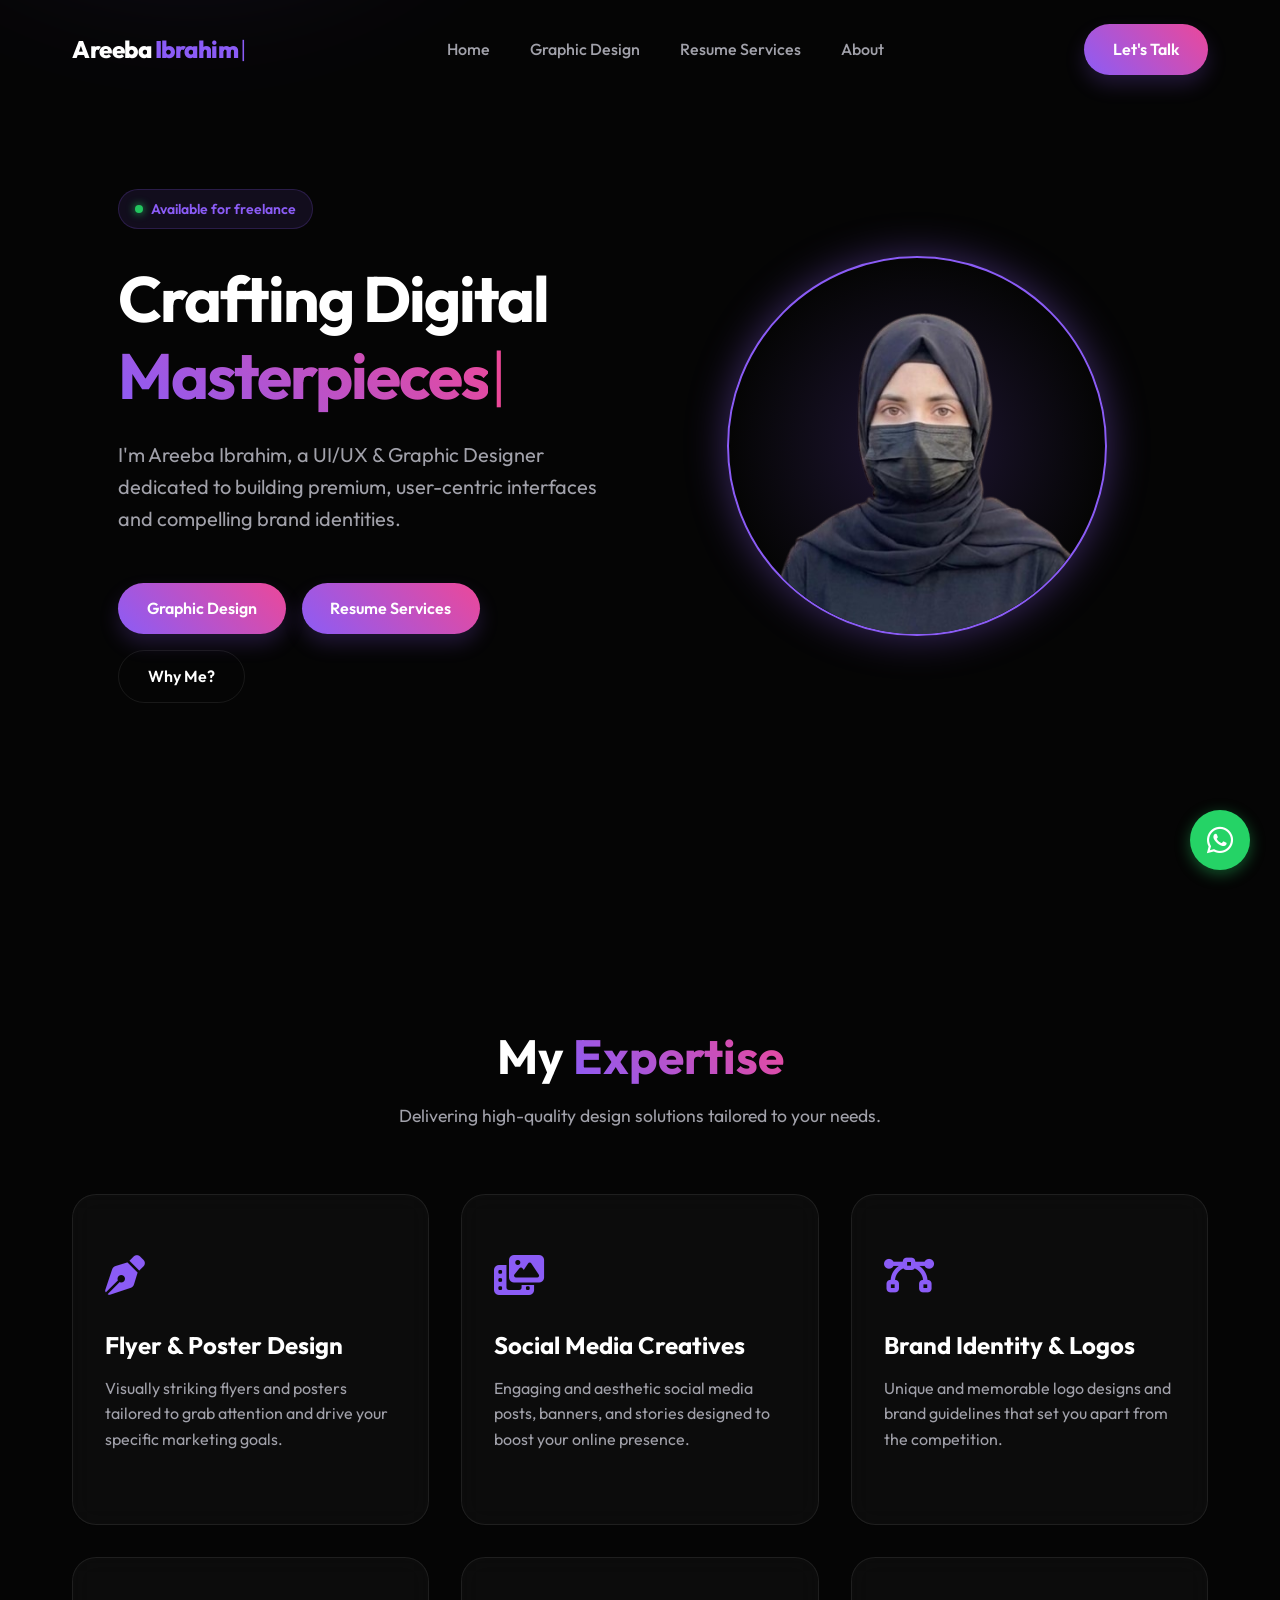
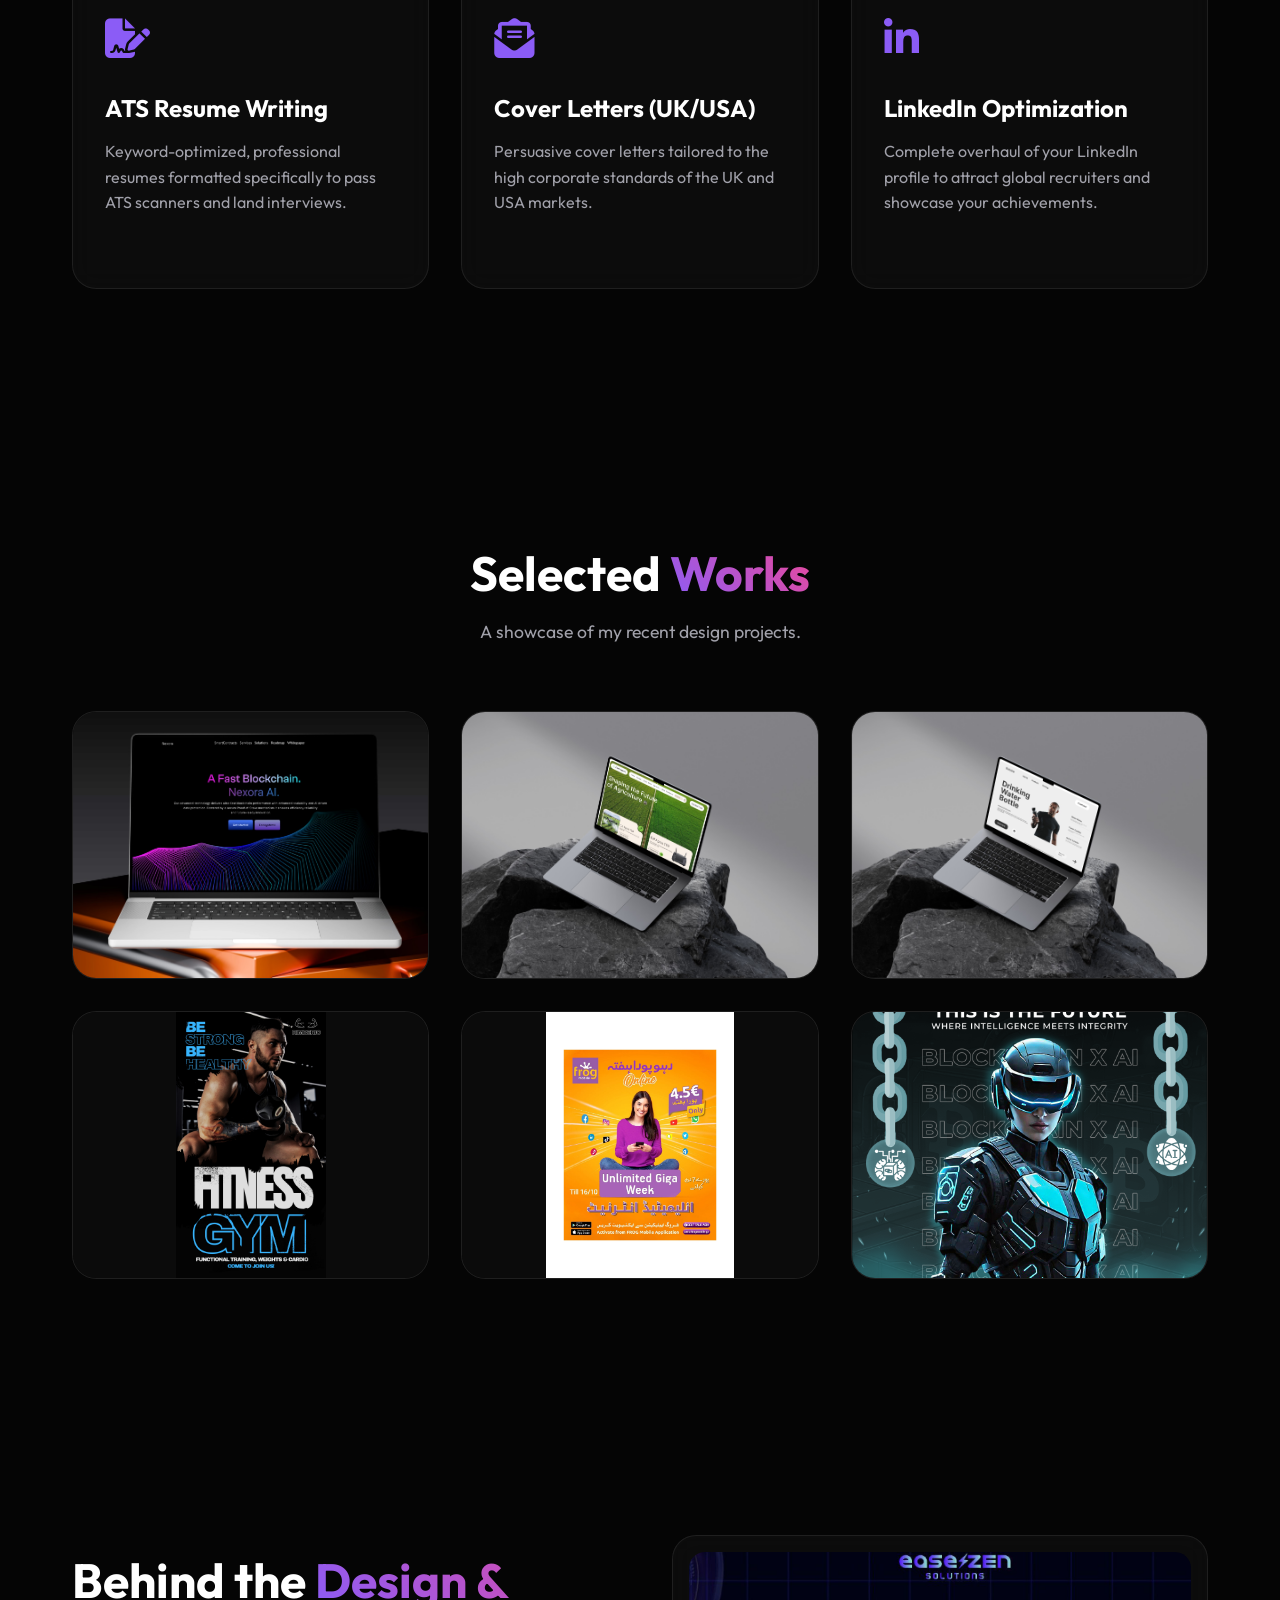
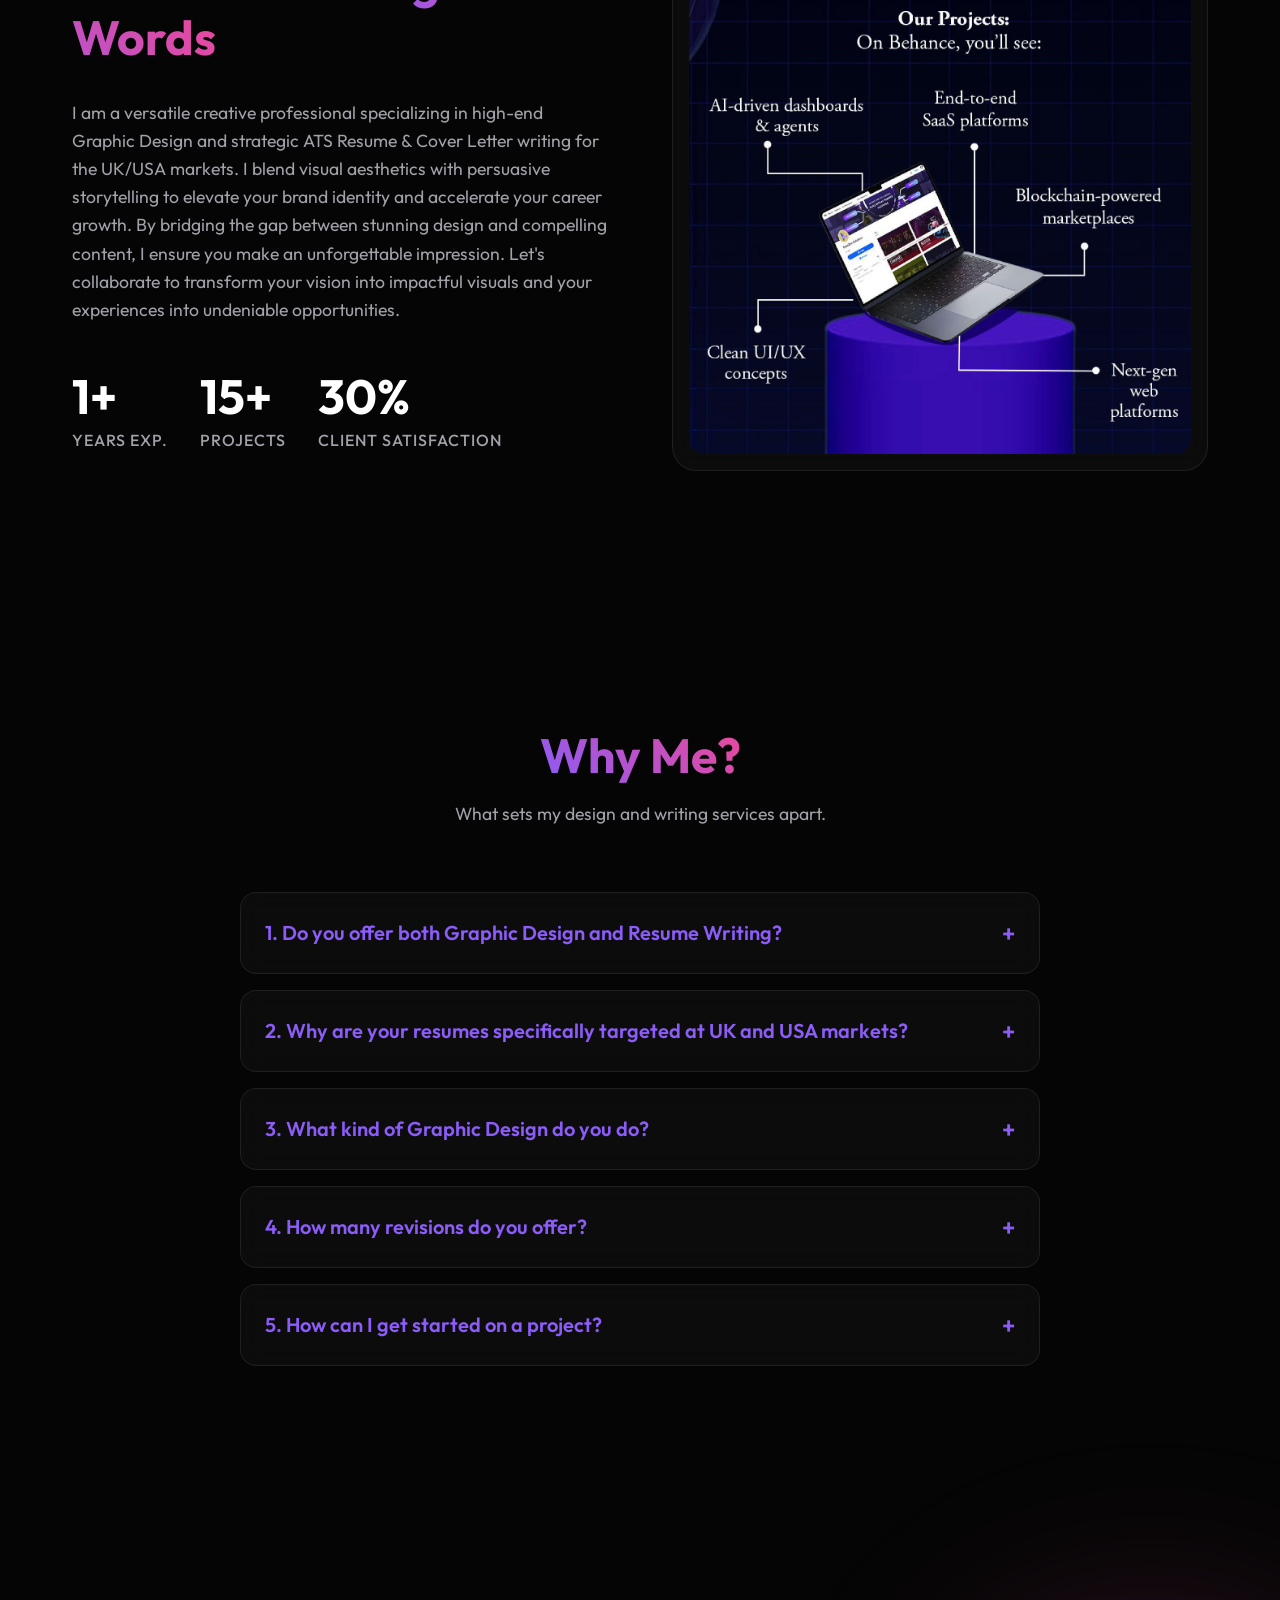
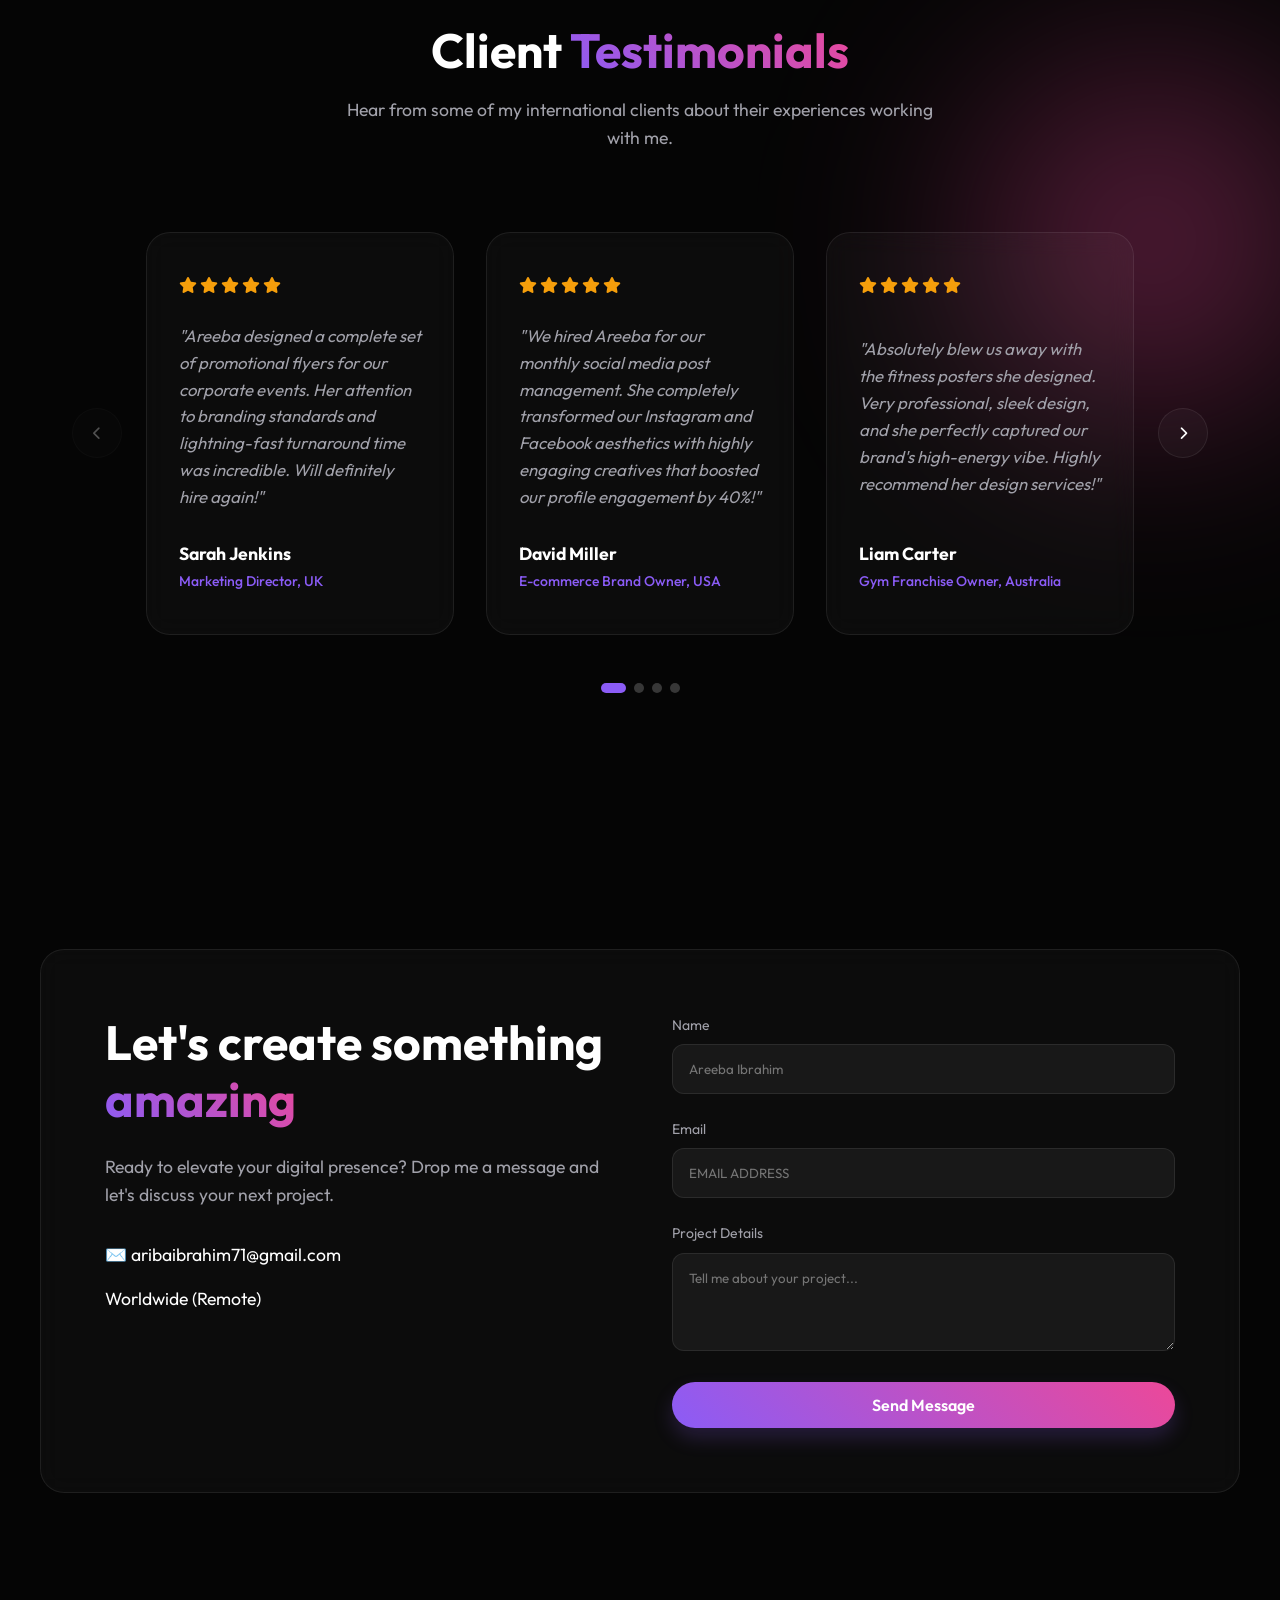
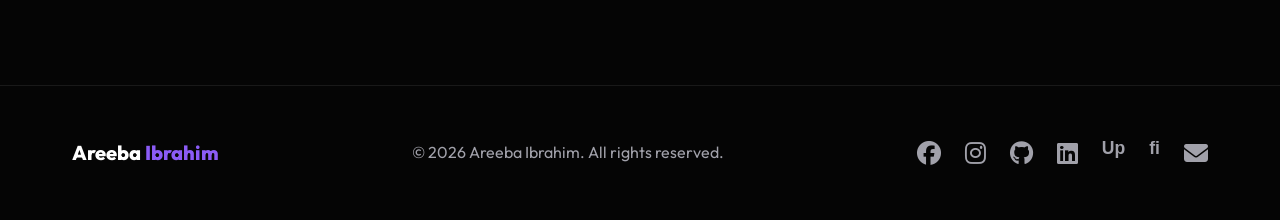
==== index.html @ d7f8b788 "Adding all Files" ====
<!DOCTYPE html>
<html lang="en">

<head>
    <meta charset="UTF-8">
    <meta name="viewport" content="width=device-width, initial-scale=1.0">
    <title>Areeba Ibrahim | UI/UX & Graphic Designer</title>
    <meta name="description"
        content="Portfolio of Areeba Ibrahim, a passionate UI/UX and Graphic Designer creating premium digital experiences.">
    <link rel="preconnect" href="https://fonts.googleapis.com">
    <link rel="preconnect" href="https://fonts.gstatic.com" crossorigin>
    <link href="https://fonts.googleapis.com/css2?family=Outfit:wght@300;400;500;600;700;800&display=swap"
        rel="stylesheet">
    <link rel="stylesheet" href="https://cdnjs.cloudflare.com/ajax/libs/font-awesome/6.4.0/css/all.min.css">
    <link rel="stylesheet" href="style.css">
</head>

<body>
    <div class="blob blob-1"></div>
    <div class="blob blob-2"></div>

    <nav class="navbar">
        <div class="container nav-container">
            <a href="index.html" class="logo">Areeba <span class="logo-type" id="logoTextType" data-words='["Ibrahim"]'></span></a>
            <ul class="nav-links">
                <li><a href="index.html">Home</a></li>
                <li><a href="portfolio.html">Graphic Design</a></li>
                <li><a href="resume.html">Resume Services</a></li>
                <li><a href="index.html#about">About</a></li>
            </ul>
            <a href="index.html#contact" class="btn btn-primary nav-cta">Let's Talk</a>
            <div class="menu-toggle">
                <span></span>
                <span></span>
                <span></span>
            </div>
        </div>
    </nav>

    <main>
        <section id="home" class="hero">
            <div class="container hero-container">
                <div class="hero-content reveal">
                    <span class="badge"><span class="live-dot"></span> Available for freelance</span>
                    <h1 class="hero-title">Crafting Digital <br> <span class="gradient-text text-type" id="heroTextType" data-words='["Masterpieces", "Experiences", "Identities"]'></span></h1>
                    <p class="hero-subtitle">I'm Areeba Ibrahim, a UI/UX & Graphic Designer dedicated to building
                        premium, user-centric interfaces and compelling brand identities.</p>
                    <div class="hero-actions">
                        <a href="portfolio.html" class="btn btn-primary">Graphic Design</a>
                        <a href="resume.html" class="btn btn-primary">Resume Services</a>
                        <a href="#faq" class="btn btn-secondary">Why Me?</a>
                    </div>
                </div>
                <div class="hero-image reveal" style="transition-delay: 200ms;">
                    <div class="profile-pic-container">
                        <img src="Areeba profile pic.png" alt="Areeba Ibrahim" class="profile-pic">
                    </div>
                </div>
            </div>
        </section>

        <section id="services" class="services">
            <div class="container">
                <div class="section-header reveal">
                    <h2>My <span class="gradient-text">Expertise</span></h2>
                    <p>Delivering high-quality design solutions tailored to your needs.</p>
                </div>

                <div class="services-grid">
                    <!-- Graphic Design Cards -->
                    <div class="service-card glass reveal">
                        <div class="service-icon"><i class="fa-solid fa-pen-nib"></i></div>
                        <h3>Flyer & Poster Design</h3>
                        <p>Visually striking flyers and posters tailored to grab attention and drive your specific
                            marketing goals.</p>
                    </div>
                    <div class="service-card glass reveal" style="transition-delay: 100ms;">
                        <div class="service-icon"><i class="fa-solid fa-photo-film"></i></div>
                        <h3>Social Media Creatives</h3>
                        <p>Engaging and aesthetic social media posts, banners, and stories designed to boost your online
                            presence.</p>
                    </div>
                    <div class="service-card glass reveal" style="transition-delay: 200ms;">
                        <div class="service-icon"><i class="fa-solid fa-bezier-curve"></i></div>
                        <h3>Brand Identity & Logos</h3>
                        <p>Unique and memorable logo designs and brand guidelines that set you apart from the
                            competition.</p>
                    </div>
                    <!-- Resume Writing Cards -->
                    <div class="service-card glass reveal" style="transition-delay: 300ms;">
                        <div class="service-icon"><i class="fa-solid fa-file-signature"></i></div>
                        <h3>ATS Resume Writing</h3>
                        <p>Keyword-optimized, professional resumes formatted specifically to pass ATS scanners and land
                            interviews.</p>
                    </div>
                    <div class="service-card glass reveal" style="transition-delay: 400ms;">
                        <div class="service-icon"><i class="fa-solid fa-envelope-open-text"></i></div>
                        <h3>Cover Letters (UK/USA)</h3>
                        <p>Persuasive cover letters tailored to the high corporate standards of the UK and USA markets.
                        </p>
                    </div>
                    <div class="service-card glass reveal" style="transition-delay: 500ms;">
                        <div class="service-icon"><i class="fa-brands fa-linkedin-in"></i></div>
                        <h3>LinkedIn Optimization</h3>
                        <p>Complete overhaul of your LinkedIn profile to attract global recruiters and showcase your
                            achievements.</p>
                    </div>
                </div>
            </div>
        </section>

        <section id="work" class="work">
            <div class="container">
                <div class="section-header reveal">
                    <h2>Selected <span class="gradient-text">Works</span></h2>
                    <p>A showcase of my recent design projects.</p>
                </div>

                <div class="portfolio-grid">
                    <a href="portfolio.html" class="portfolio-item glass reveal">
                        <div class="portfolio-img" style="background-image: url('mockups1.jpeg');">
                        </div>
                        <div class="portfolio-info">
                            <span class="category">Portfolio</span>
                            <h3>Design</h3>
                        </div>
                    </a>
                    <a href="portfolio.html" class="portfolio-item glass reveal" style="transition-delay: 100ms;">
                        <div class="portfolio-img" style="background-image: url('mockups2.jpeg');">
                        </div>
                        <div class="portfolio-info">
                            <span class="category">Portfolio</span>
                            <h3>Design</h3>
                        </div>
                    </a>
                    <a href="portfolio.html" class="portfolio-item glass reveal" style="transition-delay: 200ms;">
                        <div class="portfolio-img" style="background-image: url('mockups3.jpeg');">
                        </div>
                        <div class="portfolio-info">
                            <span class="category">Portfolio</span>
                            <h3>Design</h3>
                        </div>
                    </a>
                    <a href="portfolio.html" class="portfolio-item glass reveal" style="transition-delay: 300ms;">
                        <div class="portfolio-img"
                            style="background-image: url('Gym Fitness.jpg'); background-size: contain; background-repeat: no-repeat; background-position: center; background-color: #0b0b0b;">
                        </div>
                        <div class="portfolio-info">
                            <span class="category">Portfolio</span>
                            <h3>Design</h3>
                        </div>
                    </a>
                    <a href="portfolio.html" class="portfolio-item glass reveal" style="transition-delay: 400ms;">
                        <div class="portfolio-img"
                            style="background-image: url('Flyer.jpg'); background-size: contain; background-repeat: no-repeat; background-position: center; background-color: #0b0b0b;">
                        </div>
                        <div class="portfolio-info">
                            <span class="category">Portfolio</span>
                            <h3>Design</h3>
                        </div>
                    </a>
                    <a href="portfolio.html" class="portfolio-item glass reveal" style="transition-delay: 500ms;">
                        <div class="portfolio-img" style="background-image: url('Poster Design 1.png');">
                        </div>
                        <div class="portfolio-info">
                            <span class="category">Portfolio</span>
                            <h3>Design</h3>
                        </div>
                    </a>
                </div>
            </div>
        </section>

        <section id="about" class="about">
            <div class="container">
                <div class="about-grid reveal">
                    <div class="about-content">
                        <h2>Behind the <span class="gradient-text">Design & Words</span></h2>
                        <p>I am a versatile creative professional specializing in high-end Graphic Design and strategic
                            ATS Resume & Cover Letter writing for the UK/USA markets. I blend visual aesthetics with
                            persuasive storytelling to elevate your brand identity and accelerate your career growth. By
                            bridging the gap between stunning design and compelling content, I ensure you make an
                            unforgettable impression. Let's collaborate to transform your vision into impactful visuals
                            and your experiences into undeniable opportunities.</p>
                        <div class="stats">
                            <div class="stat-item">
                                <h4><span class="count-up" data-target="3">0</span>+</h4>
                                <span>Years Exp.</span>
                            </div>
                            <div class="stat-item">
                                <h4><span class="count-up" data-target="50">0</span>+</h4>
                                <span>Projects</span>
                            </div>
                            <div class="stat-item">
                                <h4><span class="count-up" data-target="100">0</span>%</h4>
                                <span>Client Satisfaction</span>
                            </div>
                        </div>
                    </div>
                    <div class="about-visual glass">
                        <div class="visual-inner" style="background-image: url('Poster Design 5.jpg');">
                        </div>
                    </div>
                </div>
            </div>
        </section>

        <section id="faq" class="faq">
            <div class="container">
                <div class="section-header reveal">
                    <h2><span class="gradient-text">Why Me?</span></h2>
                    <p>What sets my design and writing services apart.</p>
                </div>
                <div class="faq-grid">
                    <details class="faq-accordion glass reveal">
                        <summary>1. Do you offer both Graphic Design and Resume Writing?</summary>
                        <p>Yes! I have dual expertise. I can create stunning visual designs for your brand and
                            simultaneously craft highly professional, ATS-optimized resumes and cover letters for your
                            career advancement.</p>
                    </details>
                    <details class="faq-accordion glass reveal" style="transition-delay: 100ms;">
                        <summary>2. Why are your resumes specifically targeted at UK and USA markets?</summary>
                        <p>The UK and USA markets have strict corporate standards for resumes (no photos, specific
                            keyword densities, clean formatting). I specialize in these rules so your resume easily
                            passes Applicant Tracking Systems (ATS) in these competitive regions.</p>
                    </details>
                    <details class="faq-accordion glass reveal" style="transition-delay: 200ms;">
                        <summary>3. What kind of Graphic Design do you do?</summary>
                        <p>I specialize in Flyer and Poster design, Social Media Creatives, and complete Brand Identity
                            including logos. My focus is on creating high-end, premium visuals that immediately grab
                            attention.</p>
                    </details>
                    <details class="faq-accordion glass reveal" style="transition-delay: 300ms;">
                        <summary>4. How many revisions do you offer?</summary>
                        <p>Client satisfaction is my number one priority. I offer multiple revisions on both design
                            projects and resume writing until we achieve a 100% perfect result that you are happy with.
                        </p>
                    </details>
                    <details class="faq-accordion glass reveal" style="transition-delay: 400ms;">
                        <summary>5. How can I get started on a project?</summary>
                        <p>Simply click the "Let's Talk" button or use the WhatsApp icon in the bottom right corner to
                            send me a direct message! We can discuss your requirements and timeline immediately.</p>
                    </details>
                </div>
            </div>
        </section>

        <section id="testimonials" class="testimonials">
            <div class="container">
                <div class="section-header reveal">
                    <h2>Client <span class="gradient-text">Testimonials</span></h2>
                    <p>Hear from some of my international clients about their experiences working with me.</p>
                </div>

                <div class="testimonials-slider-container reveal">
                    <button class="slider-btn prev-btn" id="prevBtn" aria-label="Previous Testimonial">
                        <i class="fa-solid fa-chevron-left"></i>
                    </button>

                    <div class="testimonials-slider-wrapper">
                        <div class="testimonials-slider" id="testimonialsSlider">
                            <div class="testimonial-card glass">
                                <div class="testimonial-stars">
                                    <i class="fa-solid fa-star"></i>
                                    <i class="fa-solid fa-star"></i>
                                    <i class="fa-solid fa-star"></i>
                                    <i class="fa-solid fa-star"></i>
                                    <i class="fa-solid fa-star"></i>
                                </div>
                                <p class="testimonial-text">"Areeba designed a complete set of promotional flyers for
                                    our corporate events. Her attention to branding standards and lightning-fast
                                    turnaround time was incredible. Will definitely hire again!"</p>
                                <div class="testimonial-client">
                                    <div class="client-info">
                                        <h4>Sarah Jenkins</h4>
                                        <span>Marketing Director, UK</span>
                                    </div>
                                </div>
                            </div>

                            <div class="testimonial-card glass">
                                <div class="testimonial-stars">
                                    <i class="fa-solid fa-star"></i>
                                    <i class="fa-solid fa-star"></i>
                                    <i class="fa-solid fa-star"></i>
                                    <i class="fa-solid fa-star"></i>
                                    <i class="fa-solid fa-star"></i>
                                </div>
                                <p class="testimonial-text">"We hired Areeba for our monthly social media post
                                    management. She completely transformed our Instagram and Facebook aesthetics with
                                    highly engaging creatives that boosted our profile engagement by 40%!"</p>
                                <div class="testimonial-client">
                                    <div class="client-info">
                                        <h4>David Miller</h4>
                                        <span>E-commerce Brand Owner, USA</span>
                                    </div>
                                </div>
                            </div>

                            <div class="testimonial-card glass">
                                <div class="testimonial-stars">
                                    <i class="fa-solid fa-star"></i>
                                    <i class="fa-solid fa-star"></i>
                                    <i class="fa-solid fa-star"></i>
                                    <i class="fa-solid fa-star"></i>
                                    <i class="fa-solid fa-star"></i>
                                </div>
                                <p class="testimonial-text">"Absolutely blew us away with the fitness posters she
                                    designed. Very professional, sleek design, and she perfectly captured our brand's
                                    high-energy vibe. Highly recommend her design services!"</p>
                                <div class="testimonial-client">
                                    <div class="client-info">
                                        <h4>Liam Carter</h4>
                                        <span>Gym Franchise Owner, Australia</span>
                                    </div>
                                </div>
                            </div>

                            <div class="testimonial-card glass">
                                <div class="testimonial-stars">
                                    <i class="fa-solid fa-star"></i>
                                    <i class="fa-solid fa-star"></i>
                                    <i class="fa-solid fa-star"></i>
                                    <i class="fa-solid fa-star"></i>
                                    <i class="fa-solid fa-star"></i>
                                </div>
                                <p class="testimonial-text">"Areeba helped us launch our new brand identity, starting
                                    with gorgeous social media templates and flyers. Her work is clean, minimalist, and
                                    extremely high-converting. An absolute pleasure to work with!"</p>
                                <div class="testimonial-client">
                                    <div class="client-info">
                                        <h4>Elena Rostova</h4>
                                        <span>Startup Founder, UAE</span>
                                    </div>
                                </div>
                            </div>

                            <div class="testimonial-card glass">
                                <div class="testimonial-stars">
                                    <i class="fa-solid fa-star"></i>
                                    <i class="fa-solid fa-star"></i>
                                    <i class="fa-solid fa-star"></i>
                                    <i class="fa-solid fa-star"></i>
                                    <i class="fa-solid fa-star"></i>
                                </div>
                                <p class="testimonial-text">"Areeba designed our monthly property flyers and listing
                                    templates. Her designs are super clean and modern, helping our listings stand out in
                                    a competitive market!"</p>
                                <div class="testimonial-client">
                                    <div class="client-info">
                                        <h4>James Harrison</h4>
                                        <span>Real Estate Broker, Canada</span>
                                    </div>
                                </div>
                            </div>

                            <div class="testimonial-card glass">
                                <div class="testimonial-stars">
                                    <i class="fa-solid fa-star"></i>
                                    <i class="fa-solid fa-star"></i>
                                    <i class="fa-solid fa-star"></i>
                                    <i class="fa-solid fa-star"></i>
                                    <i class="fa-solid fa-star"></i>
                                </div>
                                <p class="testimonial-text">"Absolutely stellar social media creatives! She managed our
                                    food brand's monthly posts, and the cohesive feed aesthetic she developed got us
                                    amazing customer feedback."</p>
                                <div class="testimonial-client">
                                    <div class="client-info">
                                        <h4>Sophia Lin</h4>
                                        <span>F&B Marketing Manager, Singapore</span>
                                    </div>
                                </div>
                            </div>
                        </div>
                    </div>

                    <button class="slider-btn next-btn" id="nextBtn" aria-label="Next Testimonial">
                        <i class="fa-solid fa-chevron-right"></i>
                    </button>
                </div>

                <div class="slider-dots" id="sliderDots"></div>
            </div>
        </section>

        <section id="contact" class="contact">
            <div class="container contact-container glass reveal">
                <div class="contact-info">
                    <h2>Let's create something <span class="gradient-text">amazing</span></h2>
                    <p>Ready to elevate your digital presence? Drop me a message and let's discuss your next project.
                    </p>
                    <div class="contact-details">
                        <p>✉️ <a href="mailto:aribaibrahim71@gmail.com">aribaibrahim71@gmail.com</a></p>
                        <p> Worldwide (Remote)</p>
                    </div>
                </div>
                <form class="contact-form" id="contactForm">
                    <div class="form-group">
                        <label for="name">Name</label>
                        <input type="text" id="name" placeholder="Areeba Ibrahim" required>
                    </div>
                    <div class="form-group">
                        <label for="email">Email</label>
                        <input type="email" id="email" placeholder="EMAIL ADDRESS" required>
                    </div>
                    <div class="form-group">
                        <label for="message">Project Details</label>
                        <textarea id="message" rows="4" placeholder="Tell me about your project..." required></textarea>
                    </div>
                    <button type="submit" class="btn btn-primary w-100">Send Message</button>
                </form>
            </div>
        </section>
    </main>

    <footer>
        <div class="container footer-container">
            <div class="footer-logo">Areeba <span>Ibrahim</span></div>
            <p>&copy; 2026 Areeba Ibrahim. All rights reserved.</p>
            <div class="social-links">
                <a href="https://www.facebook.com/share/18To2o1bDG/?mibextid=wwXIfr" target="_blank" title="Facebook"><i
                        class="fa-brands fa-facebook"></i></a>
                <a href="https://www.instagram.com/areebafaiz_71?igsh=bWI3NHIzanN3ZGx4&utm_source=qr" target="_blank"
                    title="Instagram"><i class="fa-brands fa-instagram"></i></a>
                <a href="https://github.com/aribafaiz71" target="_blank" title="GitHub"><i
                        class="fa-brands fa-github"></i></a>
                <a href="https://www.linkedin.com/in/areebafaiz71" target="_blank" title="LinkedIn"><i
                        class="fa-brands fa-linkedin"></i></a>
                <a href="https://www.upwork.com/freelancers/~01b88f5b59e16fe8bf?mp_source=share" target="_blank"
                    title="Upwork" style="font-weight:bold; font-size: 1.1rem; font-family: sans-serif;">Up</a>
                <a href="https://www.fiverr.com/s/aklmRDW" target="_blank" title="Fiverr"
                    style="font-weight:bold; font-size: 1.1rem; font-family: sans-serif;">fi</a>
                <a href="mailto:aribaibrahim71@gmail.com" title="Email"><i class="fa-solid fa-envelope"></i></a>
            </div>
        </div>
    </footer>

    <!-- WhatsApp Floating Button -->
    <a href="https://wa.me/923408111890" class="whatsapp-float" target="_blank" title="Chat with me on WhatsApp">
        <i class="fa-brands fa-whatsapp"></i>
    </a>

    <script src="script.js"></script>
</body>

</html>
---- style.css ----
:root {
    --bg-color: #050505;
    --surface-color: rgba(255, 255, 255, 0.03);
    --border-color: rgba(255, 255, 255, 0.08);
    --text-primary: #ffffff;
    --text-secondary: #a1a1aa;
    --accent-1: #8b5cf6;
    --accent-2: #ec4899;
    --font-main: 'Outfit', sans-serif;
}

* {
    margin: 0;
    padding: 0;
    box-sizing: border-box;
}

html {
    scroll-behavior: smooth;
}

body {
    font-family: var(--font-main);
    background-color: var(--bg-color);
    color: var(--text-primary);
    line-height: 1.6;
    overflow-x: hidden;
    position: relative;
}

/* Background Blobs */
.blob {
    position: absolute;
    border-radius: 50%;
    filter: blur(100px);
    z-index: -1;
    opacity: 0.5;
    animation: float 10s infinite alternate ease-in-out;
}

.blob-1 {
    top: -10%;
    left: -10%;
    width: 50vw;
    height: 50vw;
    background: radial-gradient(circle, var(--accent-1), transparent 70%);
}

.blob-2 {
    bottom: 20%;
    right: -10%;
    width: 40vw;
    height: 40vw;
    background: radial-gradient(circle, var(--accent-2), transparent 70%);
    animation-delay: -5s;
}

@keyframes float {
    0% {
        transform: translate(0, 0) scale(1);
    }

    100% {
        transform: translate(50px, 50px) scale(1.1);
    }
}

/* Typography & Utils */
h1,
h2,
h3,
h4 {
    font-weight: 700;
    line-height: 1.2;
}

.gradient-text {
    background: linear-gradient(45deg, var(--accent-1), var(--accent-2));
    -webkit-background-clip: text;
    -webkit-text-fill-color: transparent;
}

.container {
    max-width: 1200px;
    margin: 0 auto;
    padding: 0 2rem;
}

.glass {
    background: var(--surface-color);
    backdrop-filter: blur(12px);
    -webkit-backdrop-filter: blur(12px);
    border: 1px solid var(--border-color);
    border-radius: 24px;
}

.btn {
    display: inline-block;
    padding: 0.8rem 1.8rem;
    border-radius: 50px;
    font-weight: 600;
    text-decoration: none;
    transition: transform 0.4s cubic-bezier(0.16, 1, 0.3, 1),
        box-shadow 0.4s cubic-bezier(0.16, 1, 0.3, 1),
        background 0.4s ease,
        border-color 0.4s ease;
    cursor: pointer;
    border: none;
    font-family: var(--font-main);
    font-size: 1rem;
    white-space: nowrap;
}

.btn-primary {
    background: linear-gradient(45deg, var(--accent-1), var(--accent-2));
    color: white;
    box-shadow: 0 10px 20px rgba(139, 92, 246, 0.2);
}

.btn-primary:hover {
    transform: translateY(-4px) scale(1.03);
    box-shadow: 0 15px 30px rgba(139, 92, 246, 0.4), 0 0 15px rgba(236, 72, 153, 0.3);
}

.btn-secondary {
    background: transparent;
    color: var(--text-primary);
    border: 1px solid var(--border-color);
}

.btn-secondary:hover {
    transform: translateY(-4px) scale(1.03);
    background: rgba(139, 92, 246, 0.1);
    border-color: var(--accent-1);
    box-shadow: 0 10px 20px rgba(139, 92, 246, 0.15);
}

.w-100 {
    width: 100%;
}

/* Navigation */
.navbar {
    position: fixed;
    top: 0;
    width: 100%;
    z-index: 1000;
    padding: 1.5rem 0;
    transition: all 0.3s ease;
}

.navbar.scrolled {
    background: rgba(5, 5, 5, 0.8);
    backdrop-filter: blur(20px);
    padding: 1rem 0;
    border-bottom: 1px solid var(--border-color);
}

.nav-container {
    display: flex;
    justify-content: space-between;
    align-items: center;
}

.logo {
    font-size: 1.5rem;
    font-weight: 800;
    color: var(--text-primary);
    text-decoration: none;
    letter-spacing: -0.5px;
}

.logo span {
    color: var(--accent-1);
}

.nav-links {
    display: flex;
    gap: 2.5rem;
    list-style: none;
}

.nav-links a {
    color: var(--text-secondary);
    text-decoration: none;
    font-weight: 500;
    transition: color 0.3s ease;
}

.nav-links a:hover {
    color: var(--text-primary);
}

.menu-toggle {
    display: none;
    flex-direction: column;
    gap: 6px;
    cursor: pointer;
}

.menu-toggle span {
    width: 25px;
    height: 2px;
    background: var(--text-primary);
    transition: 0.3s;
}

/* Sections */
section {
    padding: 8rem 0;
}

.section-header {
    margin-bottom: 4rem;
    text-align: center;
}

.section-header h2 {
    font-size: 3rem;
    margin-bottom: 1rem;
}

.section-header p {
    color: var(--text-secondary);
    font-size: 1.1rem;
    max-width: 600px;
    margin: 0 auto;
}

/* Hero Section */
.hero {
    min-height: 100vh;
    display: flex;
    align-items: center;
    padding-top: 120px;
}

.hero-container {
    display: flex;
    align-items: center;
    justify-content: space-between;
    gap: 4rem;
}

.hero-content {
    flex: 1;
}

.hero-image {
    flex: 1;
    display: flex;
    justify-content: center;
    align-items: center;
    position: relative;
}

.profile-pic-container {
    width: 380px;
    height: 380px;
    border-radius: 50%;
    border: 2px solid var(--accent-1);
    box-shadow: 0 0 40px rgba(139, 92, 246, 0.4);
    overflow: hidden;
    position: relative;
    background: radial-gradient(circle, rgba(139, 92, 246, 0.2) 0%, #050505 70%);
    display: flex;
    justify-content: center;
    align-items: center;
    animation: floatProfile 6s infinite ease-in-out;
}

.profile-pic {
    width: 100%;
    height: 100%;
    object-fit: cover;
    object-position: center top;
    transform: translateY(40px) scale(1.05);
    /* Pushes image down away from top border */
}

@keyframes floatProfile {

    0%,
    100% {
        transform: translateY(0);
        box-shadow: 0 0 40px rgba(139, 92, 246, 0.4);
    }

    50% {
        transform: translateY(-20px);
        box-shadow: 0 20px 50px rgba(236, 72, 153, 0.5);
    }
}

.badge {
    display: inline-flex;
    align-items: center;
    gap: 0.5rem;
    padding: 0.5rem 1rem;
    background: rgba(139, 92, 246, 0.1);
    color: var(--accent-1);
    border-radius: 50px;
    font-size: 0.875rem;
    font-weight: 600;
    margin-bottom: 2rem;
    border: 1px solid rgba(139, 92, 246, 0.2);
}

.live-dot {
    width: 8px;
    height: 8px;
    background-color: #22c55e;
    border-radius: 50%;
    display: inline-block;
    box-shadow: 0 0 8px #22c55e;
    animation: blink 1.5s infinite ease-in-out;
}

@keyframes blink {

    0%,
    100% {
        opacity: 1;
        transform: scale(1);
    }

    50% {
        opacity: 0.4;
        transform: scale(0.8);
    }
}

.hero-title {
    font-size: 5vw;
    letter-spacing: -2px;
    margin-bottom: 1.5rem;
}

.hero-subtitle {
    font-size: 1.25rem;
    color: var(--text-secondary);
    margin-bottom: 3rem;
    max-width: 600px;
}

.hero-actions {
    display: flex;
    flex-wrap: wrap;
    gap: 1rem;
}

/* Services */
.services-grid {
    display: grid;
    grid-template-columns: repeat(auto-fit, minmax(300px, 1fr));
    gap: 2rem;
}

.service-card {
    padding: 3rem 2rem;
    transition: transform 0.4s cubic-bezier(0.16, 1, 0.3, 1),
        box-shadow 0.4s cubic-bezier(0.16, 1, 0.3, 1),
        border-color 0.4s ease,
        background 0.4s ease;
    cursor: pointer;
}

.service-card:hover {
    transform: translateY(-12px) scale(1.02);
    box-shadow: 0 20px 40px rgba(139, 92, 246, 0.15), 0 0 20px rgba(139, 92, 246, 0.05);
    border-color: rgba(139, 92, 246, 0.3);
    background: rgba(255, 255, 255, 0.05);
}

.service-icon {
    font-size: 2.5rem;
    color: var(--accent-1);
    margin-bottom: 1.5rem;
    transition: transform 0.4s cubic-bezier(0.16, 1, 0.3, 1),
        color 0.4s ease,
        filter 0.4s ease;
}

.service-card:hover .service-icon {
    transform: scale(1.2) translateY(-4px);
    color: var(--accent-2);
    filter: drop-shadow(0 0 8px rgba(236, 72, 153, 0.6));
}

.service-card h3 {
    font-size: 1.5rem;
    margin-bottom: 1rem;
    transition: color 0.4s ease;
}

.service-card:hover h3 {
    color: var(--accent-1);
}

.service-card p {
    color: var(--text-secondary);
    margin-bottom: 1.5rem;
    transition: color 0.4s ease;
}

.service-card:hover p {
    color: #e4e4e7;
}

.service-list {
    list-style: none;
    color: var(--text-secondary);
}

.service-list li {
    margin-bottom: 0.5rem;
    padding-left: 1.5rem;
    position: relative;
}

.service-list li::before {
    content: '→';
    position: absolute;
    left: 0;
    color: var(--accent-2);
}

/* Work */
.portfolio-grid {
    display: grid;
    grid-template-columns: repeat(auto-fit, minmax(350px, 1fr));
    gap: 2rem;
}

.portfolio-item {
    display: block;
    text-decoration: none;
    overflow: hidden;
    position: relative;
    border-radius: 24px;
    aspect-ratio: 4/3;
    cursor: pointer;
    transition: transform 0.4s cubic-bezier(0.16, 1, 0.3, 1),
        box-shadow 0.4s cubic-bezier(0.16, 1, 0.3, 1),
        border-color 0.4s ease;
}

.portfolio-item:hover {
    transform: translateY(-8px) scale(1.01);
    border-color: rgba(139, 92, 246, 0.3);
    box-shadow: 0 15px 30px rgba(139, 92, 246, 0.15), 0 0 15px rgba(139, 92, 246, 0.05);
}

.portfolio-img {
    position: absolute;
    top: 0;
    left: 0;
    width: 100%;
    height: 100%;
    background-size: cover;
    background-position: center;
    transition: transform 0.6s cubic-bezier(0.16, 1, 0.3, 1);
}

.portfolio-item:hover .portfolio-img {
    transform: scale(1.05);
}

.portfolio-info {
    position: absolute;
    bottom: 0;
    left: 0;
    width: 100%;
    padding: 2rem;
    background: linear-gradient(to top, rgba(0, 0, 0, 0.9), transparent);
    transform: translateY(20px);
    opacity: 0;
    transition: all 0.4s ease;
}

.portfolio-item:hover .portfolio-info {
    transform: translateY(0);
    opacity: 1;
}

.portfolio-info .category {
    color: var(--accent-1);
    font-size: 0.875rem;
    font-weight: 600;
    text-transform: uppercase;
    letter-spacing: 1px;
}

.portfolio-info h3 {
    color: white;
    font-size: 1.5rem;
    margin-top: 0.5rem;
}

/* About */
.about-grid {
    display: grid;
    grid-template-columns: 1fr 1fr;
    gap: 4rem;
    align-items: center;
}

.about-content h2 {
    font-size: 3rem;
    margin-bottom: 2rem;
}

.about-content p {
    color: var(--text-secondary);
    font-size: 1.1rem;
    margin-bottom: 1.5rem;
}

.stats {
    display: flex;
    gap: 2rem;
    margin-top: 3rem;
}

.stat-item h4 {
    font-size: 3rem;
    color: var(--text-primary);
    line-height: 1;
    margin-bottom: 0.5rem;
}

.stat-item>span {
    color: var(--text-secondary);
    font-size: 1rem;
    text-transform: uppercase;
    letter-spacing: 1px;
    font-weight: 500;
}

.about-visual {
    aspect-ratio: 1;
    border-radius: 24px;
    padding: 1rem;
}

.visual-inner {
    width: 100%;
    height: 100%;
    border-radius: 16px;
    background-size: cover;
    background-position: center;
}

/* Contact */
.contact-container {
    display: grid;
    grid-template-columns: 1fr 1fr;
    gap: 4rem;
    padding: 4rem;
}

.contact-info h2 {
    font-size: 3rem;
    margin-bottom: 1.5rem;
}

.contact-info p {
    color: var(--text-secondary);
    margin-bottom: 2rem;
    font-size: 1.1rem;
}

.contact-details p {
    color: var(--text-primary);
    margin-bottom: 1rem;
    font-size: 1.1rem;
}

.contact-details a {
    color: var(--text-primary);
    text-decoration: none;
    transition: color 0.3s ease;
}

.contact-details a:hover {
    color: var(--accent-1);
}

.form-group {
    margin-bottom: 1.5rem;
}

.form-group label {
    display: block;
    margin-bottom: 0.5rem;
    color: var(--text-secondary);
    font-size: 0.875rem;
}

.form-group input,
.form-group textarea {
    width: 100%;
    padding: 1rem;
    background: rgba(255, 255, 255, 0.05);
    border: 1px solid var(--border-color);
    border-radius: 12px;
    color: var(--text-primary);
    font-family: var(--font-main);
    transition: border-color 0.3s ease;
}

.form-group input:focus,
.form-group textarea:focus {
    outline: none;
    border-color: var(--accent-1);
}

/* Footer */
footer {
    border-top: 1px solid var(--border-color);
    padding: 3rem 0;
    margin-top: 4rem;
}

.footer-container {
    display: flex;
    justify-content: space-between;
    align-items: center;
}

.footer-logo {
    font-size: 1.25rem;
    font-weight: 800;
}

.footer-logo span {
    color: var(--accent-1);
}

footer p {
    color: var(--text-secondary);
}

/* Social Links */
.social-links {
    display: flex;
    gap: 1.5rem;
    flex-wrap: wrap;
    justify-content: center;
}

.social-links a {
    color: var(--text-secondary);
    text-decoration: none;
    font-size: 1.5rem;
    transition: color 0.3s ease, transform 0.3s ease;
}

.social-links a:hover {
    color: var(--accent-1);
    transform: translateY(-3px);
}

/* FAQ / Why Me Section */
.faq-grid {
    display: flex;
    flex-direction: column;
    gap: 1rem;
    max-width: 800px;
    margin: 0 auto;
}

.faq-accordion {
    padding: 1.5rem;
    border-radius: 16px;
    cursor: pointer;
    transition: all 0.3s ease;
}

.faq-accordion summary {
    font-size: 1.25rem;
    font-weight: 600;
    color: var(--accent-1);
    outline: none;
    list-style: none;
    position: relative;
    padding-right: 2rem;
}

.faq-accordion summary::-webkit-details-marker {
    display: none;
}

.faq-accordion summary::after {
    content: '+';
    position: absolute;
    right: 0;
    top: 50%;
    transform: translateY(-50%);
    font-size: 1.5rem;
    transition: transform 0.3s ease;
}

.faq-accordion[open] summary::after {
    content: '−';
    transform: translateY(-50%) rotate(180deg);
}

.faq-accordion p {
    margin-top: 1rem;
    color: var(--text-secondary);
    line-height: 1.6;
}

/* WhatsApp Float */
.whatsapp-float {
    position: fixed;
    bottom: 30px;
    right: 30px;
    background-color: #25D366;
    color: white;
    width: 60px;
    height: 60px;
    border-radius: 50%;
    display: flex;
    justify-content: center;
    align-items: center;
    font-size: 30px;
    box-shadow: 0 4px 15px rgba(37, 211, 102, 0.4);
    z-index: 9999;
    text-decoration: none;
    transition: transform 0.3s ease, box-shadow 0.3s ease;
}

.whatsapp-float:hover {
    transform: scale(1.1);
    box-shadow: 0 6px 20px rgba(37, 211, 102, 0.6);
    color: white;
}

/* TextType Component Styles */
.text-type {
    display: inline-block;
    white-space: pre-wrap;
}

.logo-type {
    display: inline-block;
    white-space: pre-wrap;
}

.text-type__cursor {
    margin-left: 0.1rem;
    display: inline-block;
    color: var(--accent-2);
    animation: cursorBlink 0.8s infinite;
    font-weight: 300;
}

.text-type__cursor--hidden {
    display: none !important;
}

@keyframes cursorBlink {

    0%,
    100% {
        opacity: 1;
    }

    50% {
        opacity: 0;
    }
}

/* Animations */
.reveal {
    opacity: 0;
    transform: translateY(30px);
    transition: all 0.8s cubic-bezier(0.16, 1, 0.3, 1);
}

.reveal.active {
    opacity: 1;
    transform: translateY(0);
}

/* Testimonials Slider Layout */
.testimonials-slider-container {
    position: relative;
    display: flex;
    align-items: center;
    gap: 1.5rem;
    width: 100%;
}

.testimonials-slider-wrapper {
    overflow: hidden;
    width: 100%;
    border-radius: 24px;
    padding: 1rem 0;
    /* Add top/bottom padding so hover elevation shadow doesn't get clipped! */
}

.testimonials-slider {
    display: flex;
    transition: transform 0.6s cubic-bezier(0.16, 1, 0.3, 1);
    gap: 2rem;
}

.testimonial-card {
    flex: 0 0 calc(33.333% - 1.333rem);
    /* Default: 3 cards on desktop */
    padding: 2.5rem 2rem;
    display: flex;
    flex-direction: column;
    justify-content: space-between;
    transition: transform 0.4s cubic-bezier(0.16, 1, 0.3, 1),
        box-shadow 0.4s cubic-bezier(0.16, 1, 0.3, 1),
        border-color 0.4s ease;
    cursor: pointer;
}

@media (max-width: 1024px) {
    .testimonial-card {
        flex: 0 0 calc(50% - 1rem);
        /* 2 cards on tablet */
    }
}

@media (max-width: 768px) {
    .testimonial-card {
        flex: 0 0 100%;
        /* 1 card on mobile */
    }

    .testimonials-slider-container {
        gap: 0.5rem;
    }
}

.testimonial-card:hover {
    transform: translateY(-8px) scale(1.02);
    border-color: rgba(139, 92, 246, 0.3);
    box-shadow: 0 15px 30px rgba(139, 92, 246, 0.15), 0 0 15px rgba(139, 92, 246, 0.05);
}

/* Slider Navigation Buttons */
.slider-btn {
    background: rgba(255, 255, 255, 0.03);
    border: 1px solid var(--border-color);
    width: 50px;
    height: 50px;
    border-radius: 50%;
    color: var(--text-primary);
    display: flex;
    align-items: center;
    justify-content: center;
    cursor: pointer;
    transition: all 0.3s cubic-bezier(0.16, 1, 0.3, 1);
    z-index: 10;
    flex-shrink: 0;
}

.slider-btn:hover {
    background: var(--accent-1);
    border-color: var(--accent-1);
    box-shadow: 0 0 15px rgba(139, 92, 246, 0.4);
    transform: scale(1.1);
}

.slider-btn:active {
    transform: scale(0.95);
}

/* Slider Dots indicators */
.slider-dots {
    display: flex;
    justify-content: center;
    gap: 0.5rem;
    margin-top: 2rem;
}

.dot {
    width: 10px;
    height: 10px;
    border-radius: 50%;
    background: rgba(255, 255, 255, 0.2);
    cursor: pointer;
    transition: all 0.3s ease;
}

.dot.active {
    background: var(--accent-1);
    width: 25px;
    border-radius: 10px;
}

.testimonial-stars {
    color: #f59e0b;
    /* Golden star color */
    font-size: 1rem;
    margin-bottom: 1.5rem;
}

.testimonial-text {
    color: var(--text-secondary);
    font-size: 1.05rem;
    line-height: 1.6;
    margin-bottom: 2rem;
    font-style: italic;
}

.testimonial-client {
    display: flex;
    align-items: center;
    gap: 1rem;
}

.client-info h4 {
    font-size: 1.1rem;
    color: var(--text-primary);
    margin-bottom: 0.25rem;
}

.client-info span {
    color: var(--accent-1);
    font-size: 0.875rem;
    font-weight: 500;
}

/* Responsive */
@media (max-width: 992px) {

    .about-grid,
    .contact-container,
    .hero-container {
        grid-template-columns: 1fr;
        flex-direction: column;
        text-align: center;
    }

    .hero-title {
        font-size: 3.5rem;
    }

    .hero-content {
        margin-bottom: 3rem;
    }

    .hero-actions {
        justify-content: center;
        flex-wrap: wrap;
    }

    .profile-pic-container {
        width: 300px;
        height: 300px;
    }
}

@media (max-width: 768px) {

    .nav-links,
    .nav-cta {
        display: none;
    }

    .menu-toggle {
        display: flex;
    }

    .hero-title {
        font-size: 2.5rem;
    }

    .section-header h2 {
        font-size: 2rem;
    }

    .contact-container {
        padding: 2rem;
    }

    .footer-container {
        flex-direction: column;
        gap: 1.5rem;
        text-align: center;
    }
}
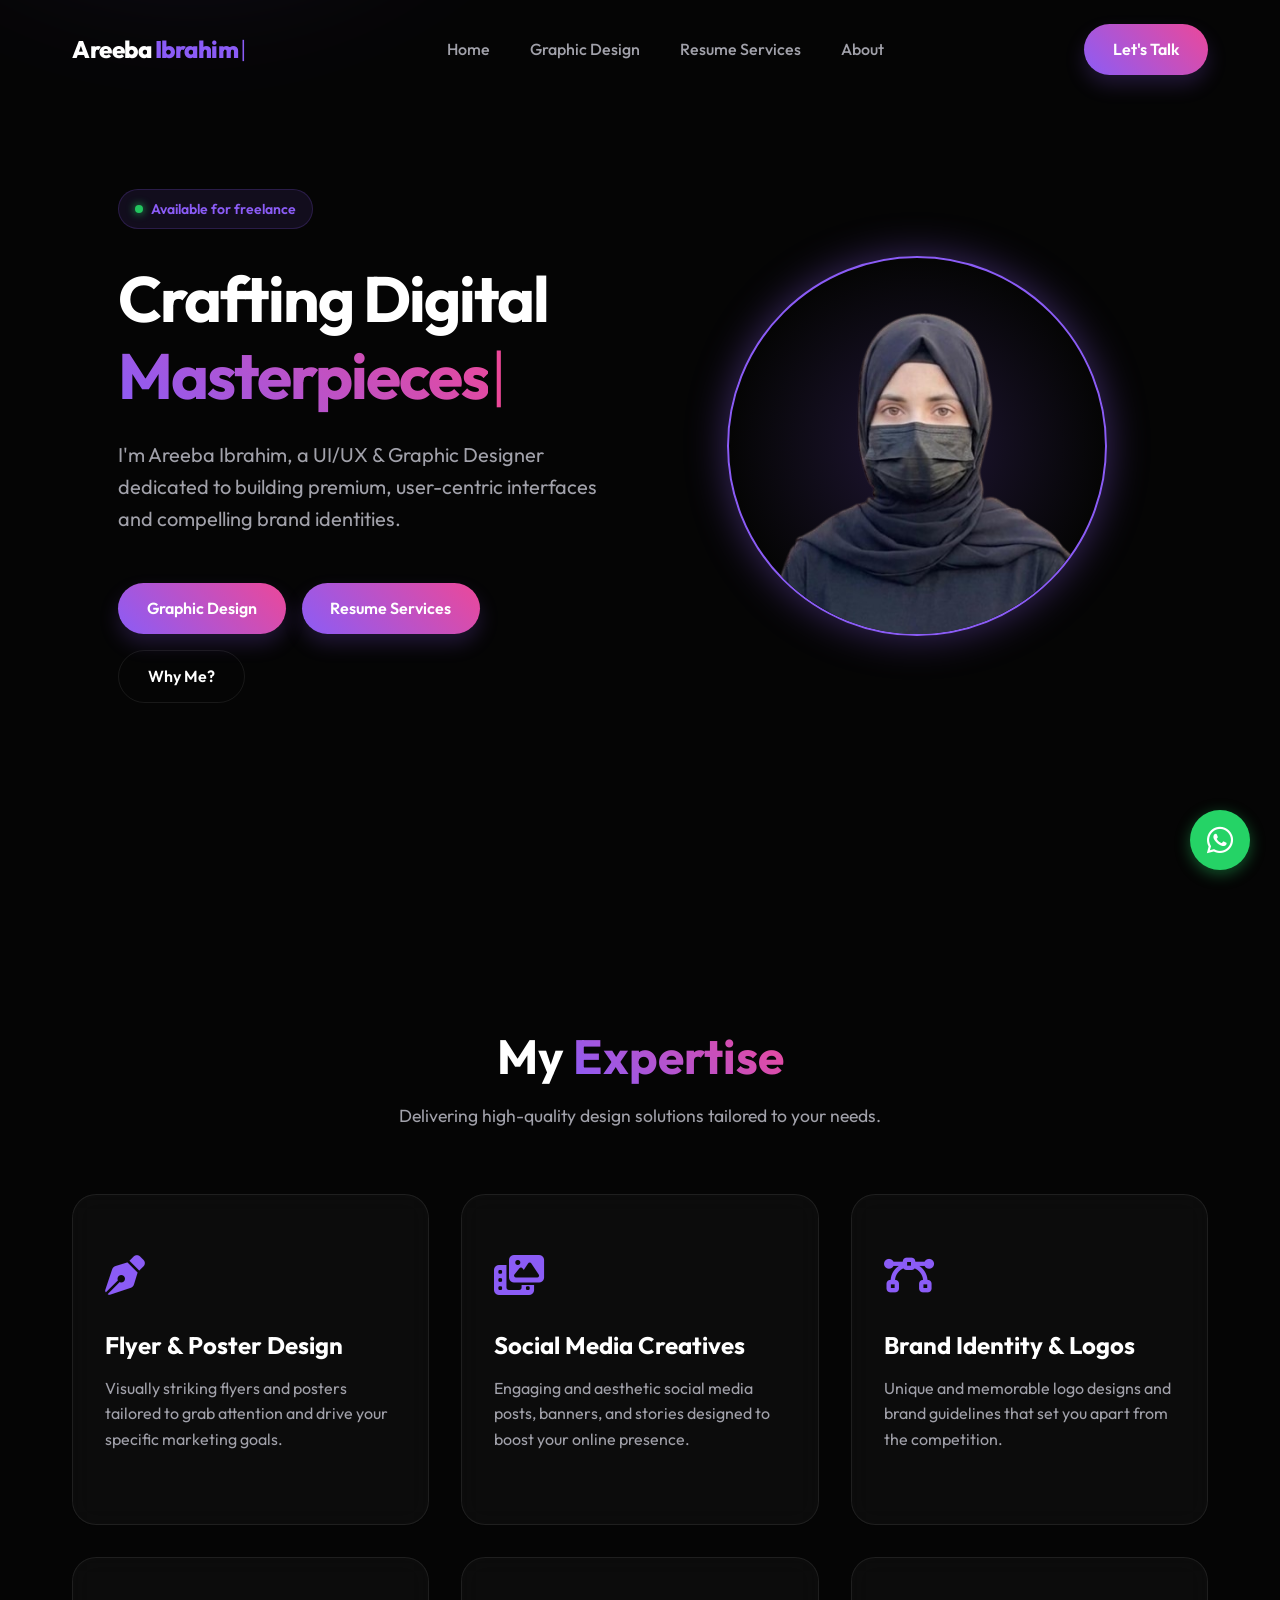
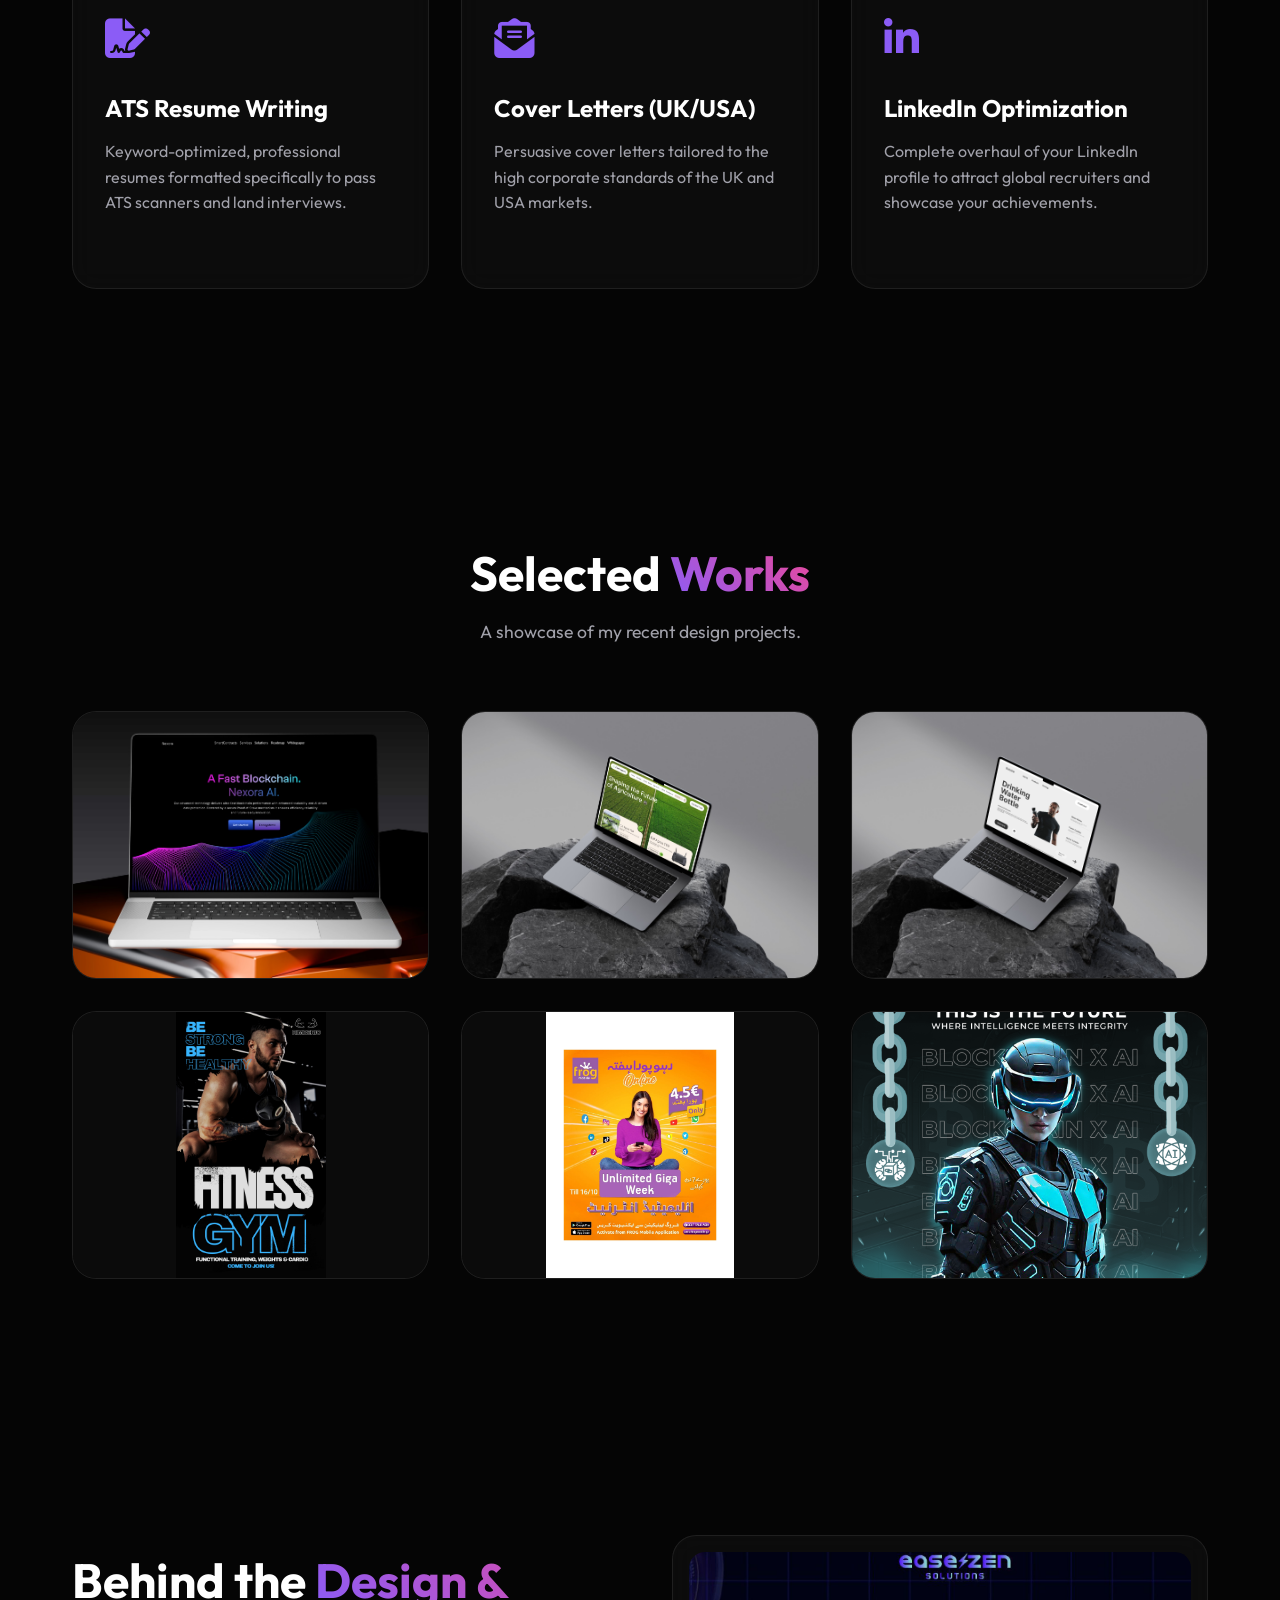
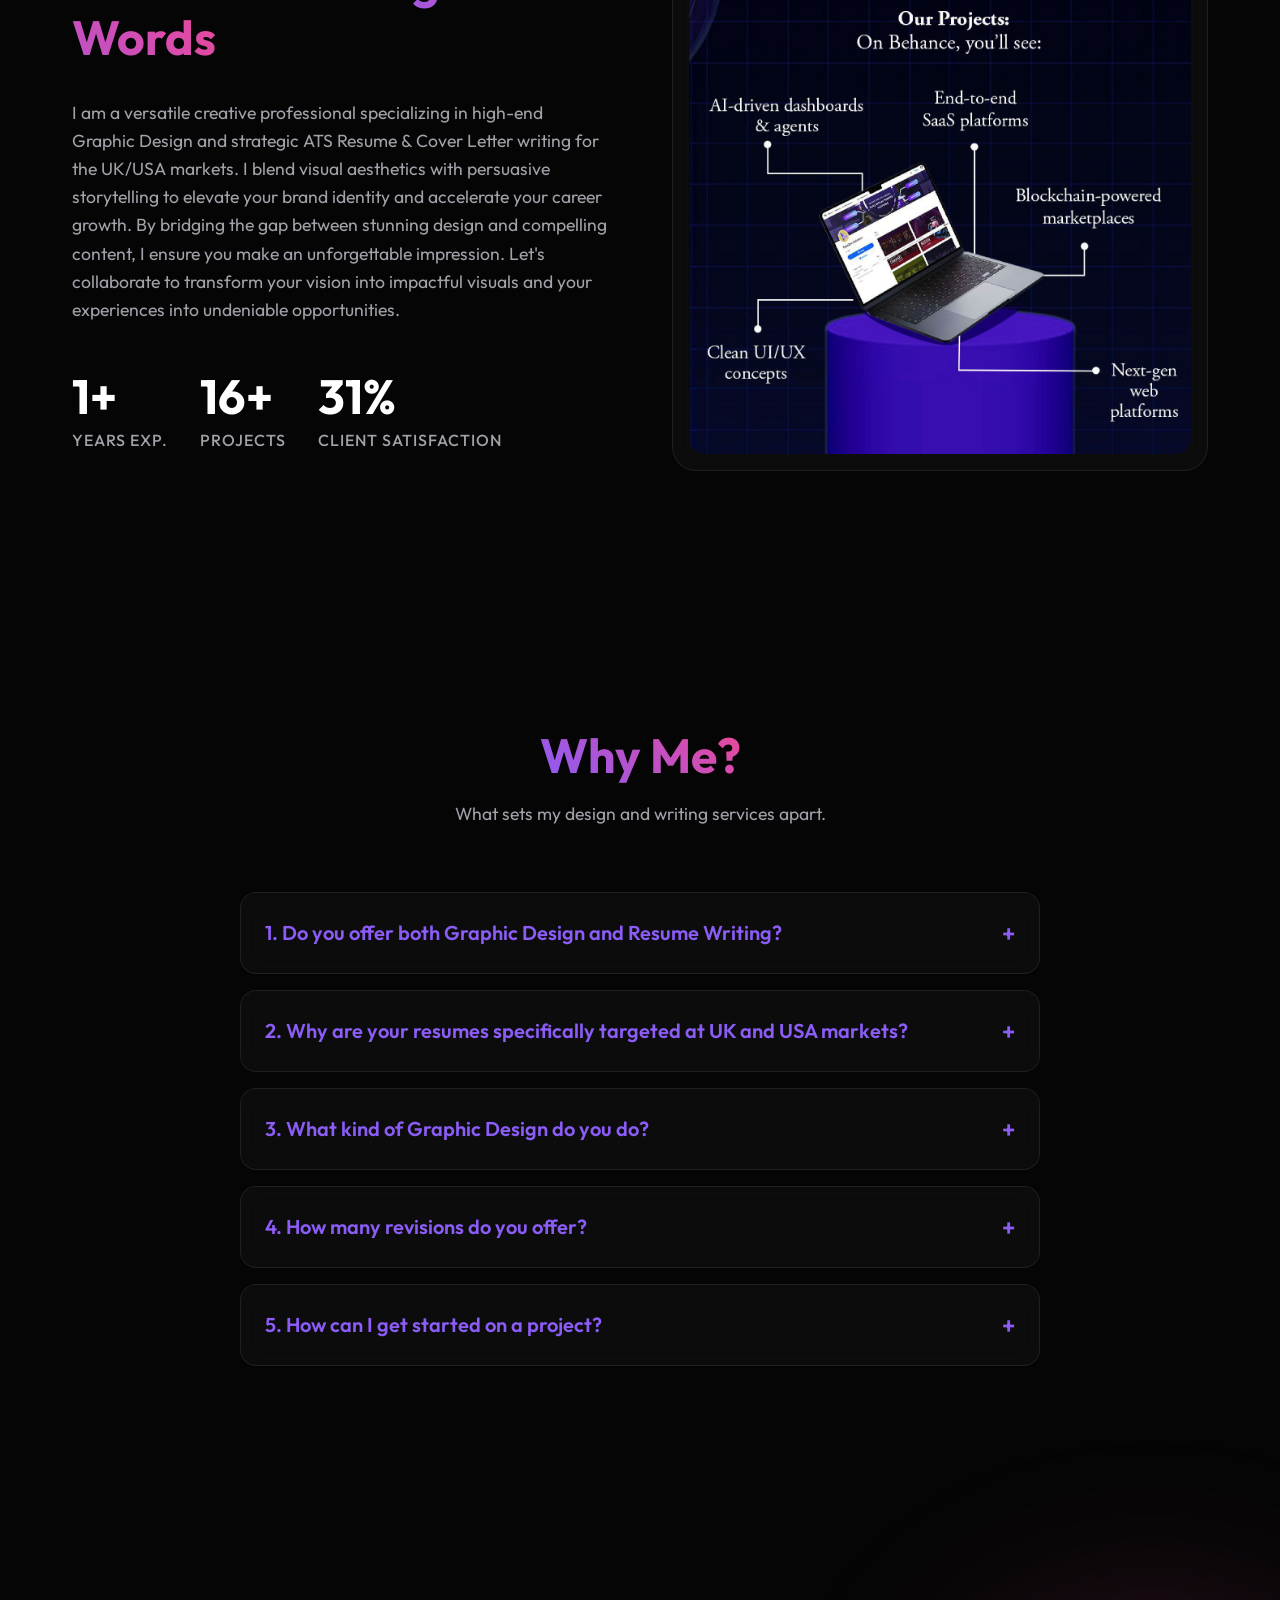
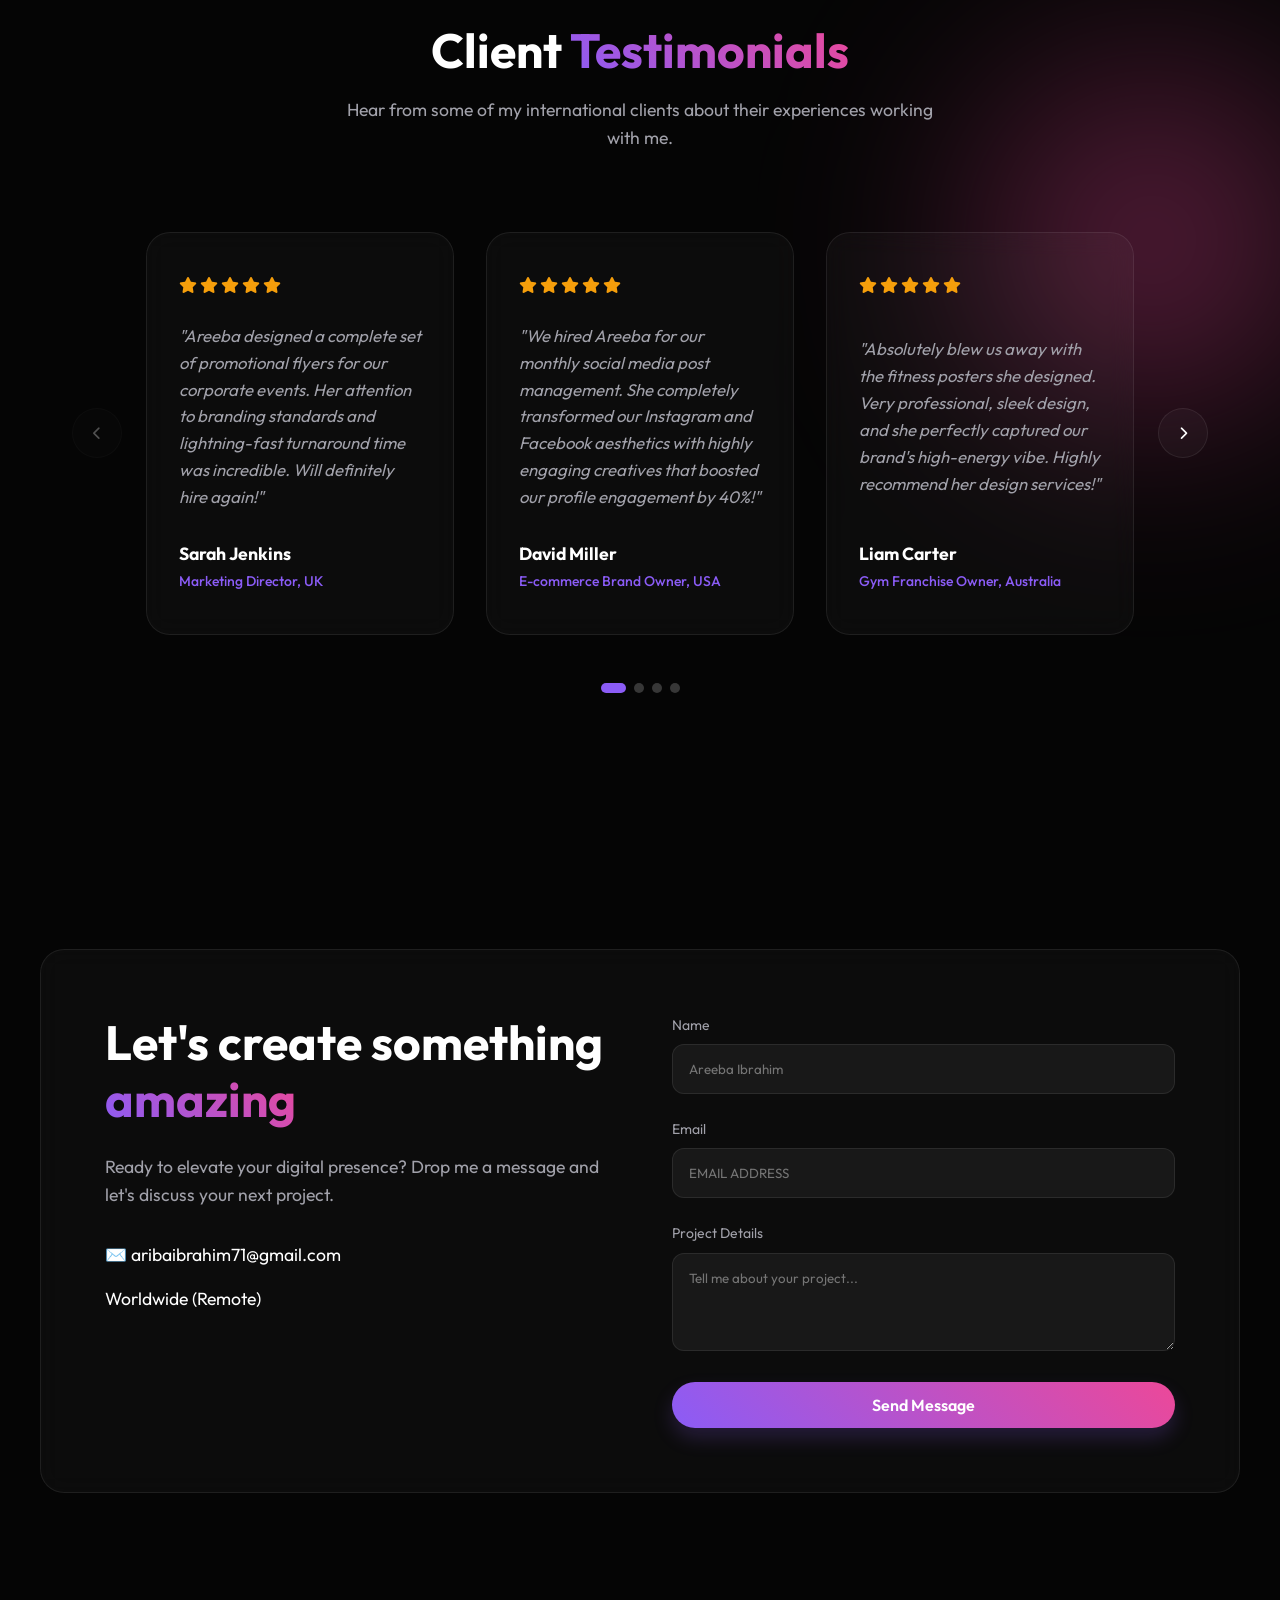
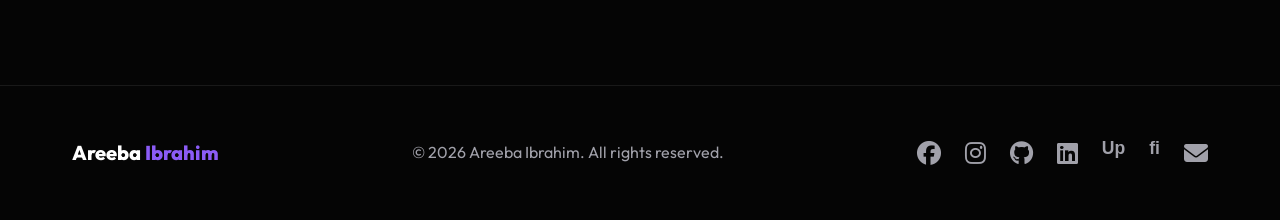
==== commit 0adf8244: "Responsive Setting" ====
--- a/index.html
+++ b/index.html
@@ -21,7 +21,8 @@
 
     <nav class="navbar">
         <div class="container nav-container">
-            <a href="index.html" class="logo">Areeba <span class="logo-type" id="logoTextType" data-words='["Ibrahim"]'></span></a>
+            <a href="index.html" class="logo">Areeba <span class="logo-type" id="logoTextType"
+                    data-words='["Ibrahim"]'></span></a>
             <ul class="nav-links">
                 <li><a href="index.html">Home</a></li>
                 <li><a href="portfolio.html">Graphic Design</a></li>
@@ -42,7 +43,8 @@
             <div class="container hero-container">
                 <div class="hero-content reveal">
                     <span class="badge"><span class="live-dot"></span> Available for freelance</span>
-                    <h1 class="hero-title">Crafting Digital <br> <span class="gradient-text text-type" id="heroTextType" data-words='["Masterpieces", "Experiences", "Identities"]'></span></h1>
+                    <h1 class="hero-title">Crafting Digital <br> <span class="gradient-text text-type" id="heroTextType"
+                            data-words='["Masterpieces", "Experiences", "Identities"]'></span></h1>
                     <p class="hero-subtitle">I'm Areeba Ibrahim, a UI/UX & Graphic Designer dedicated to building
                         premium, user-centric interfaces and compelling brand identities.</p>
                     <div class="hero-actions">
--- a/style.css
+++ b/style.css
@@ -17,6 +17,7 @@
 
 html {
     scroll-behavior: smooth;
+    overflow-x: hidden;
 }
 
 body {
@@ -729,13 +730,35 @@
     box-shadow: 0 4px 15px rgba(37, 211, 102, 0.4);
     z-index: 9999;
     text-decoration: none;
-    transition: transform 0.3s ease, box-shadow 0.3s ease;
+    transition: transform 0.3s cubic-bezier(0.175, 0.885, 0.32, 1.275), box-shadow 0.3s ease, bottom 0.3s ease, right 0.3s ease;
 }
 
 .whatsapp-float:hover {
     transform: scale(1.1);
     box-shadow: 0 6px 20px rgba(37, 211, 102, 0.6);
     color: white;
+}
+
+/* Responsive WhatsApp Button */
+@media (max-width: 992px) {
+    .whatsapp-float {
+        bottom: 25px;
+        right: 25px;
+        width: 55px;
+        height: 55px;
+        font-size: 28px;
+    }
+}
+
+@media (max-width: 768px) {
+    .whatsapp-float {
+        bottom: 20px;
+        right: 20px;
+        width: 50px;
+        height: 50px;
+        font-size: 24px;
+        box-shadow: 0 3px 10px rgba(37, 211, 102, 0.3);
+    }
 }
 
 /* TextType Component Styles */
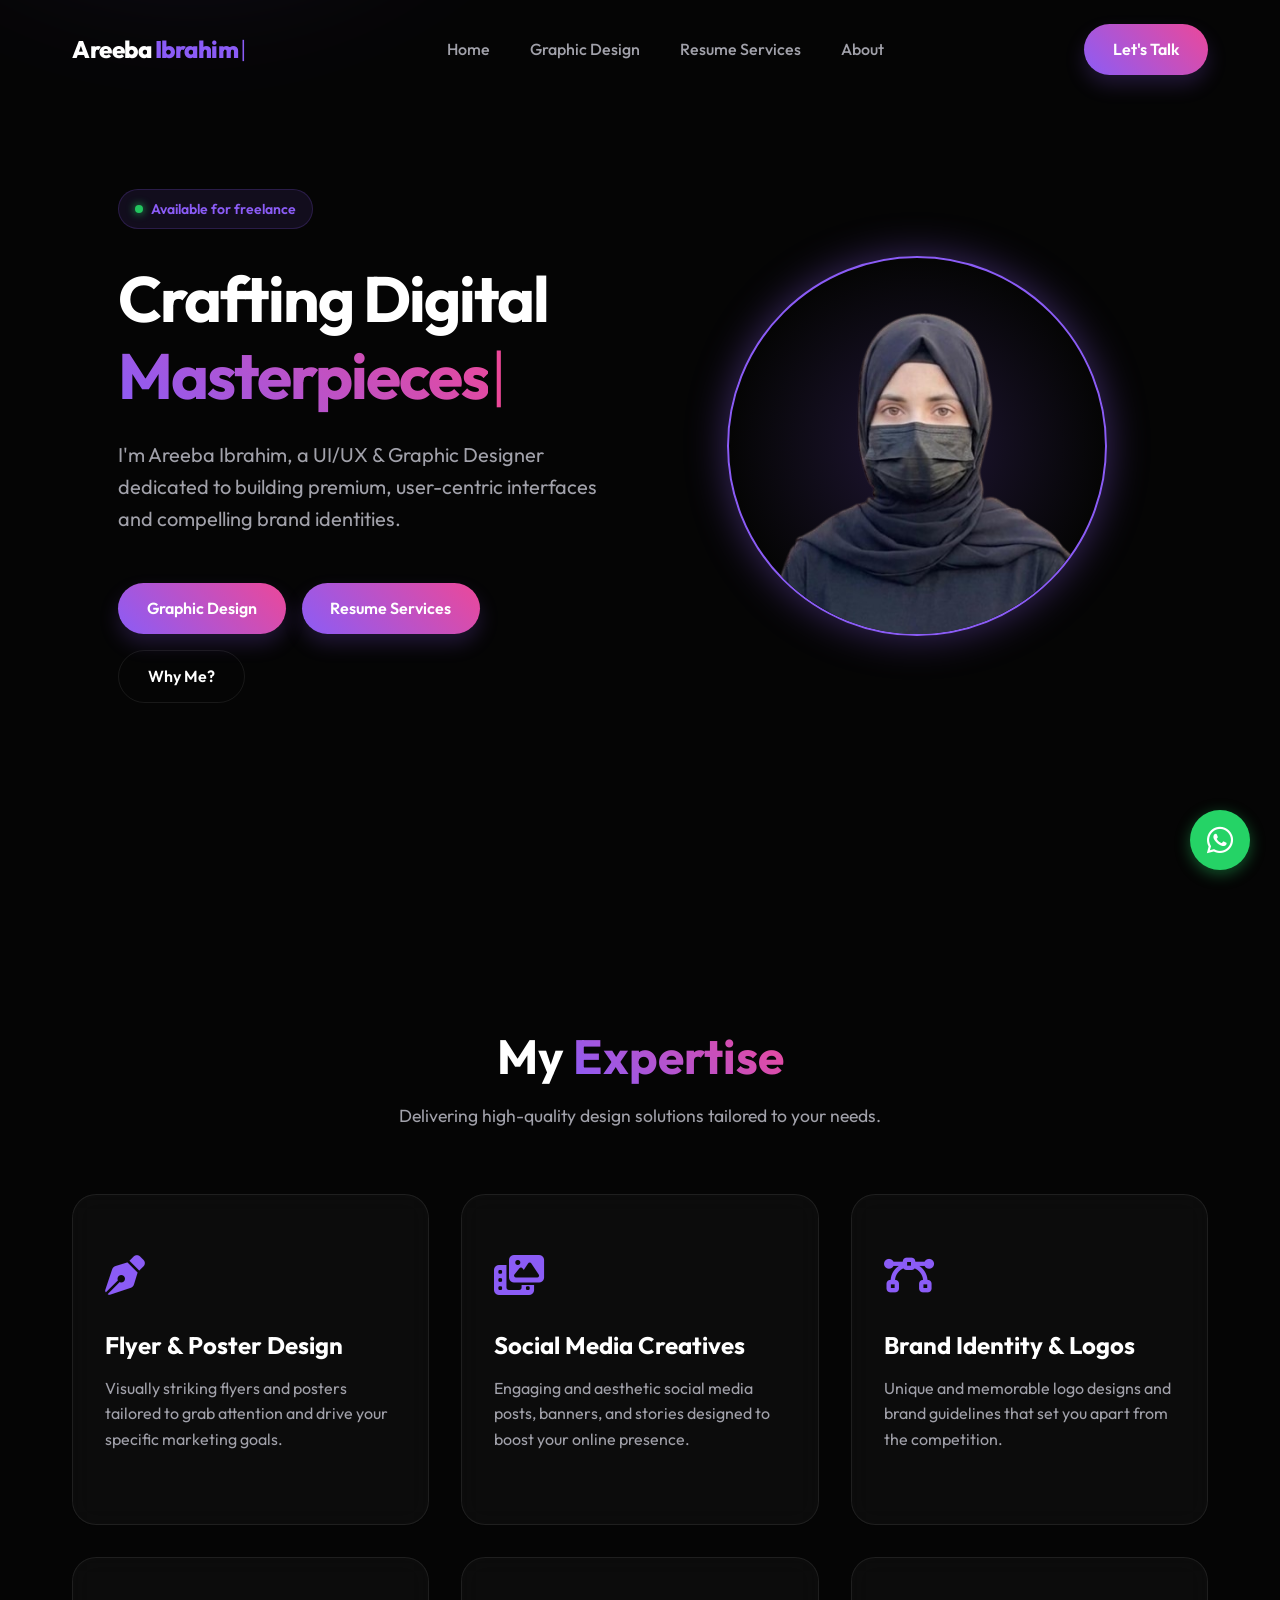
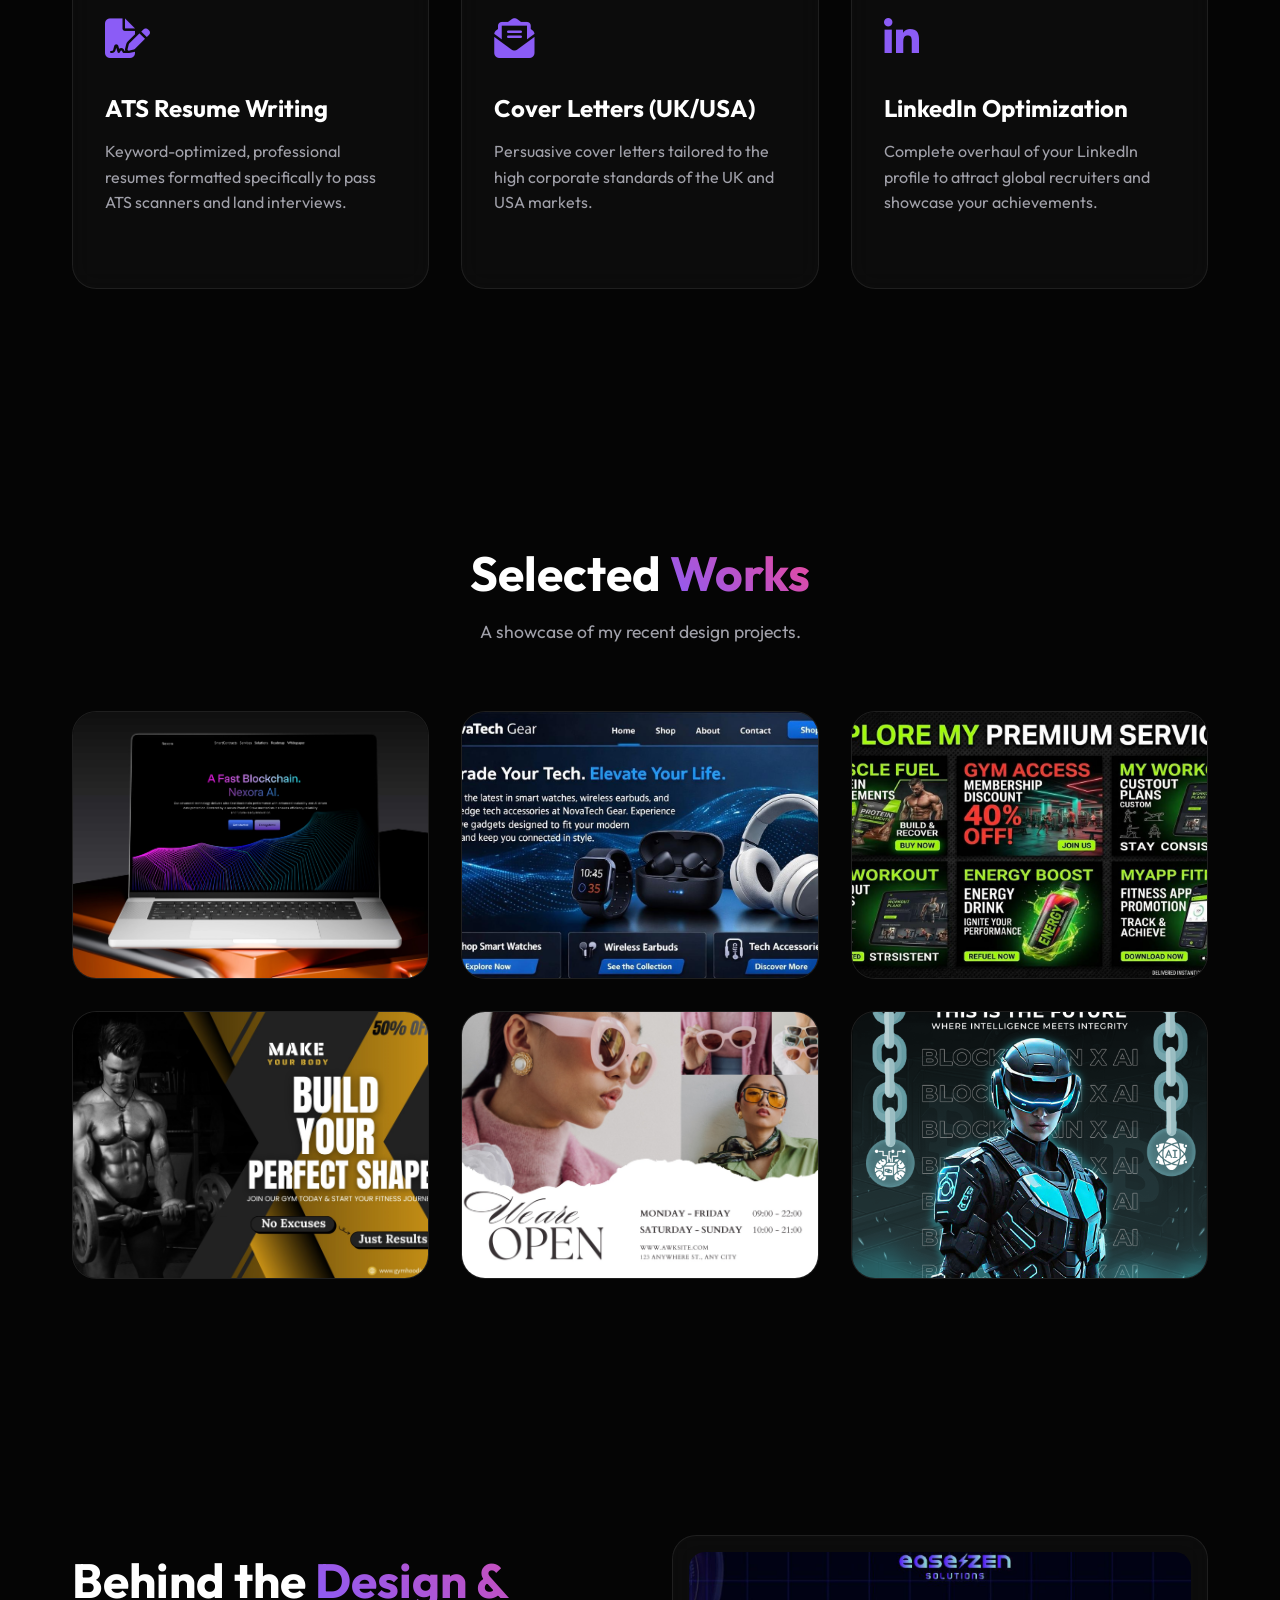
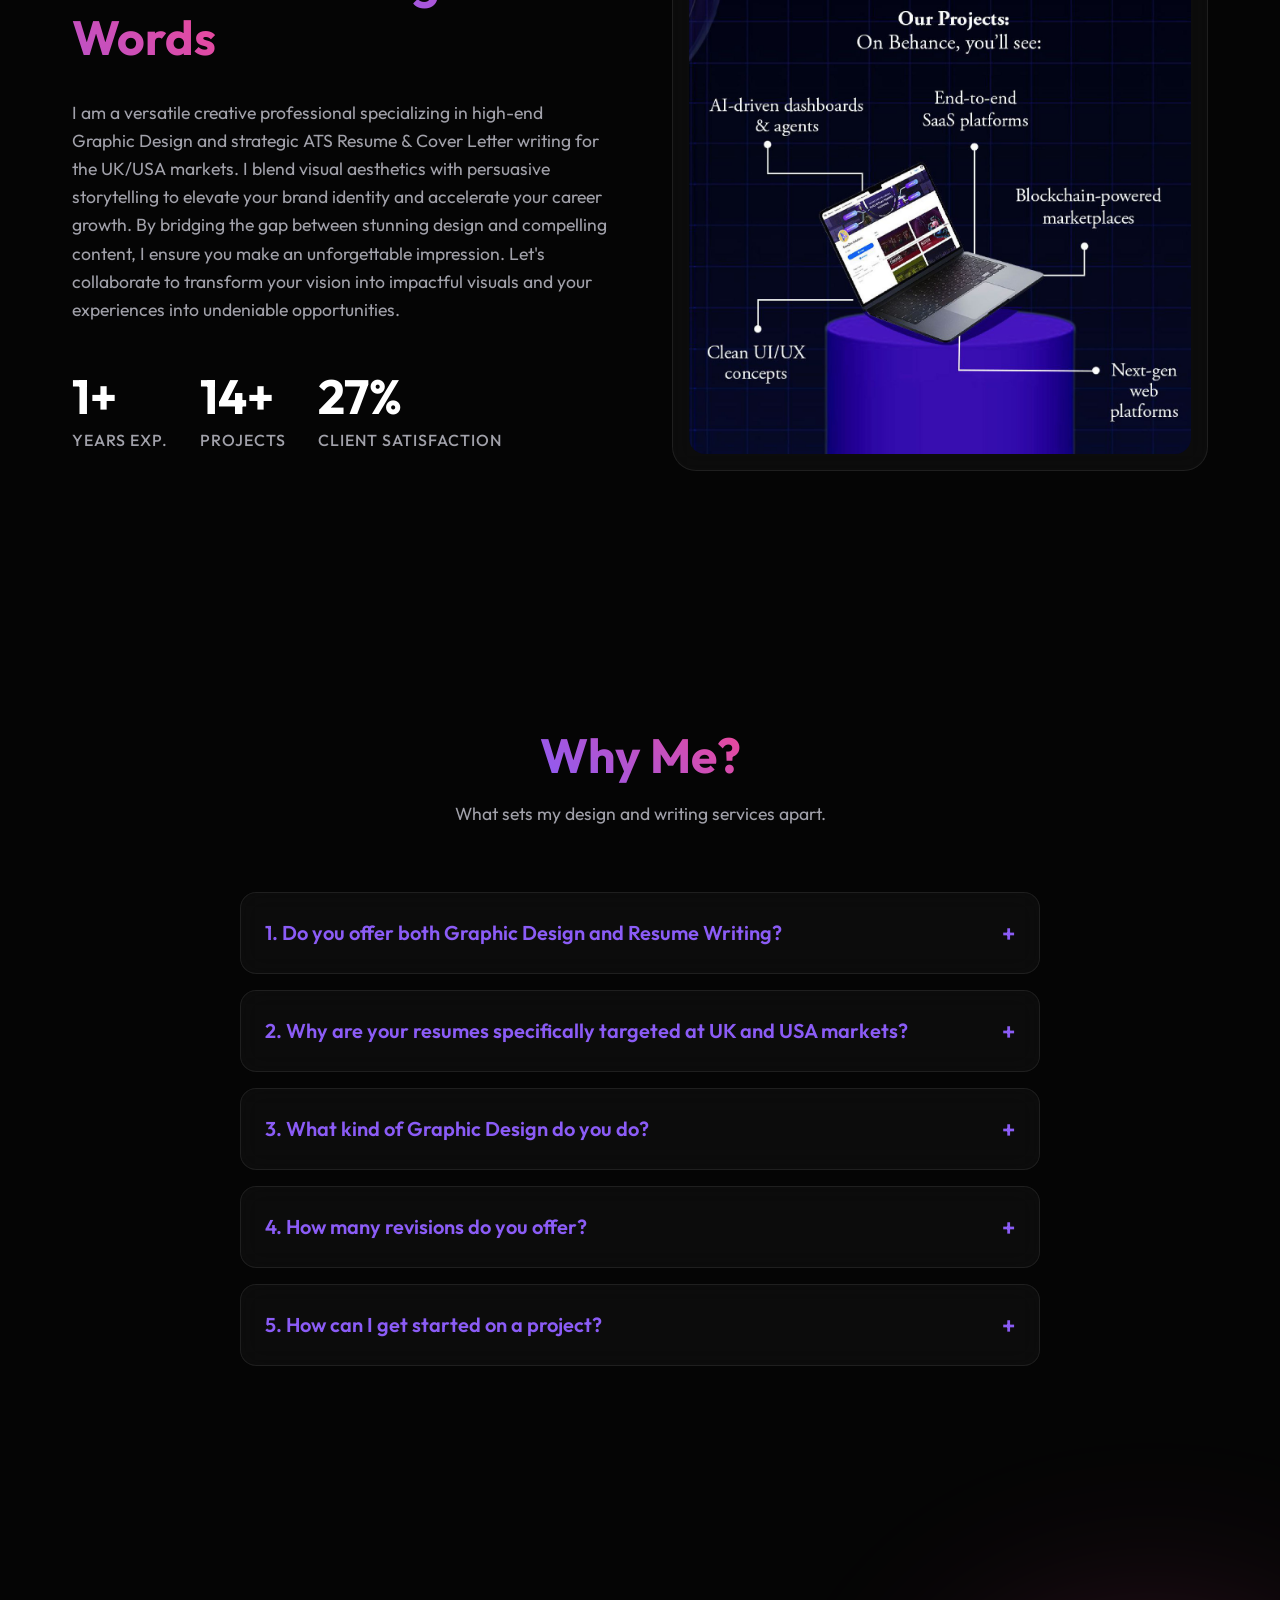
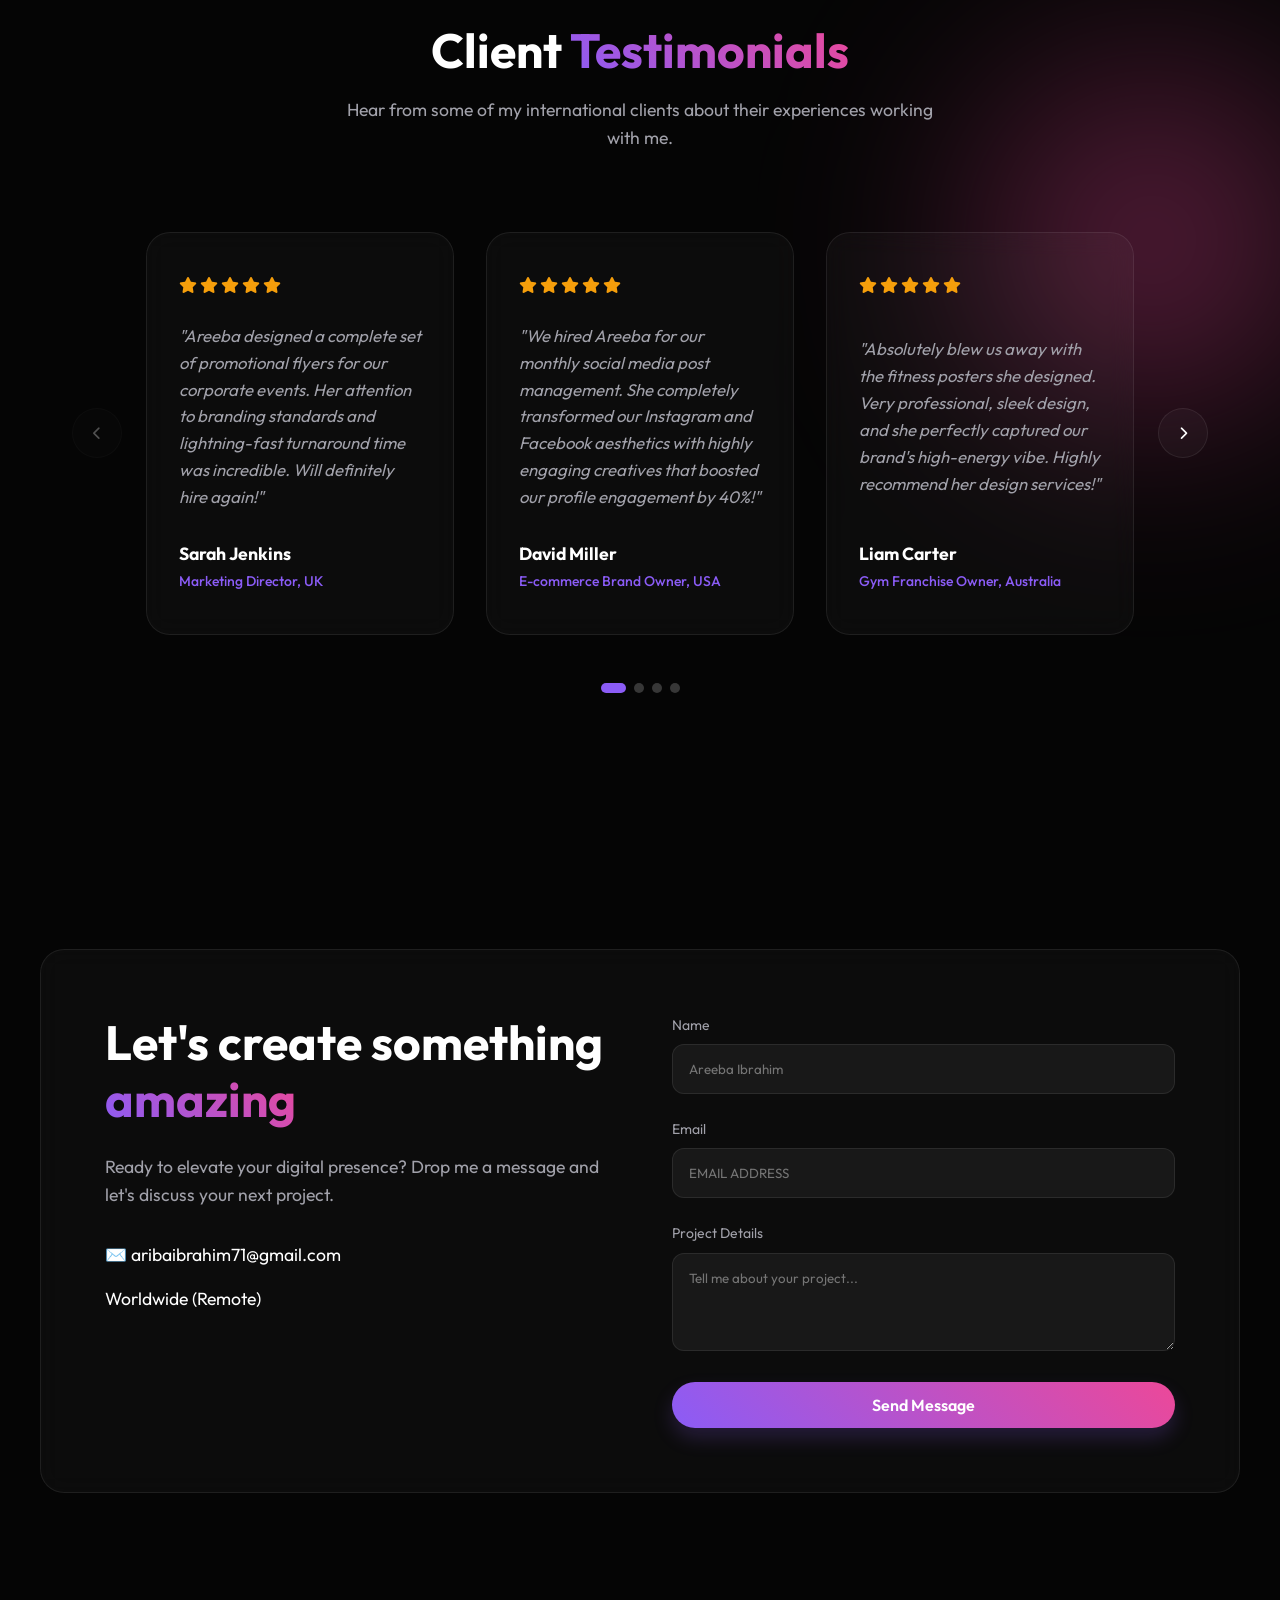
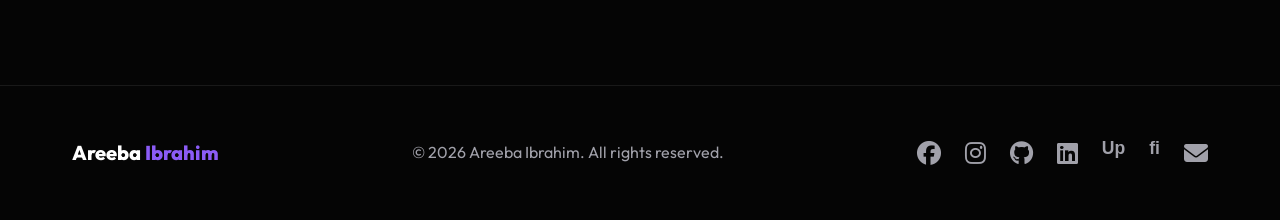
==== commit 60d686fd: "Changing Pics" ====
--- a/index.html
+++ b/index.html
@@ -128,7 +128,7 @@
                         </div>
                     </a>
                     <a href="portfolio.html" class="portfolio-item glass reveal" style="transition-delay: 100ms;">
-                        <div class="portfolio-img" style="background-image: url('mockups2.jpeg');">
+                        <div class="portfolio-img" style="background-image: url('image 1.jpeg');">
                         </div>
                         <div class="portfolio-info">
                             <span class="category">Portfolio</span>
@@ -136,7 +136,7 @@
                         </div>
                     </a>
                     <a href="portfolio.html" class="portfolio-item glass reveal" style="transition-delay: 200ms;">
-                        <div class="portfolio-img" style="background-image: url('mockups3.jpeg');">
+                        <div class="portfolio-img" style="background-image: url('image 2.jpeg');">
                         </div>
                         <div class="portfolio-info">
                             <span class="category">Portfolio</span>
@@ -144,8 +144,7 @@
                         </div>
                     </a>
                     <a href="portfolio.html" class="portfolio-item glass reveal" style="transition-delay: 300ms;">
-                        <div class="portfolio-img"
-                            style="background-image: url('Gym Fitness.jpg'); background-size: contain; background-repeat: no-repeat; background-position: center; background-color: #0b0b0b;">
+                        <div class="portfolio-img" style="background-image: url('image 5.jpeg');">
                         </div>
                         <div class="portfolio-info">
                             <span class="category">Portfolio</span>
@@ -153,8 +152,7 @@
                         </div>
                     </a>
                     <a href="portfolio.html" class="portfolio-item glass reveal" style="transition-delay: 400ms;">
-                        <div class="portfolio-img"
-                            style="background-image: url('Flyer.jpg'); background-size: contain; background-repeat: no-repeat; background-position: center; background-color: #0b0b0b;">
+                        <div class="portfolio-img" style="background-image: url('image 4.jpeg');">
                         </div>
                         <div class="portfolio-info">
                             <span class="category">Portfolio</span>
--- a/style.css
+++ b/style.css
@@ -854,11 +854,39 @@
 @media (max-width: 768px) {
     .testimonial-card {
         flex: 0 0 100%;
+        padding: 2rem 1.5rem;
         /* 1 card on mobile */
     }
 
     .testimonials-slider-container {
-        gap: 0.5rem;
+        display: block;
+        position: relative;
+        padding-bottom: 80px;
+    }
+
+    .testimonials-slider-wrapper {
+        width: 100%;
+    }
+
+    .testimonials-slider-container .slider-btn {
+        display: flex;
+        position: absolute;
+        bottom: 10px;
+        width: 48px;
+        height: 48px;
+        z-index: 10;
+    }
+
+    .testimonials-slider-container .prev-btn {
+        left: calc(50% - 60px);
+    }
+
+    .testimonials-slider-container .next-btn {
+        right: calc(50% - 60px);
+    }
+
+    .slider-dots {
+        margin-top: 1rem;
     }
 }
 
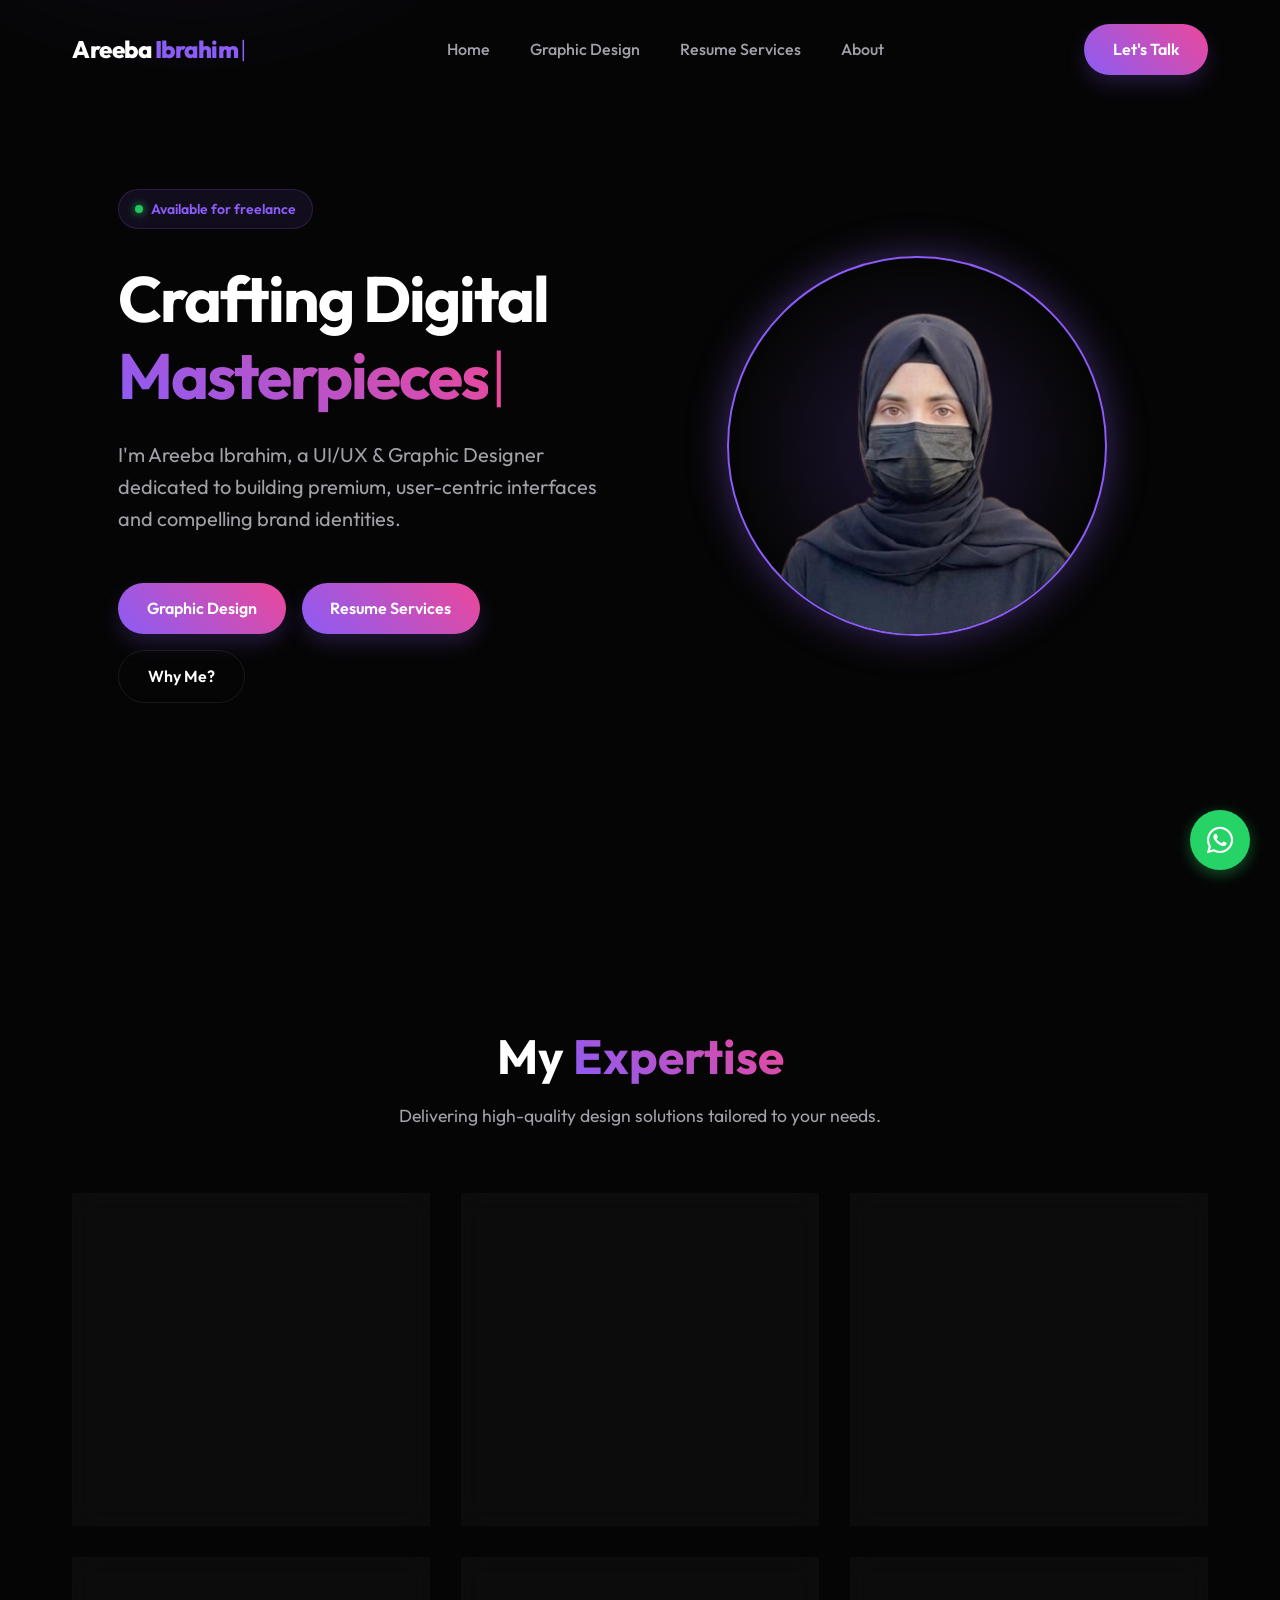
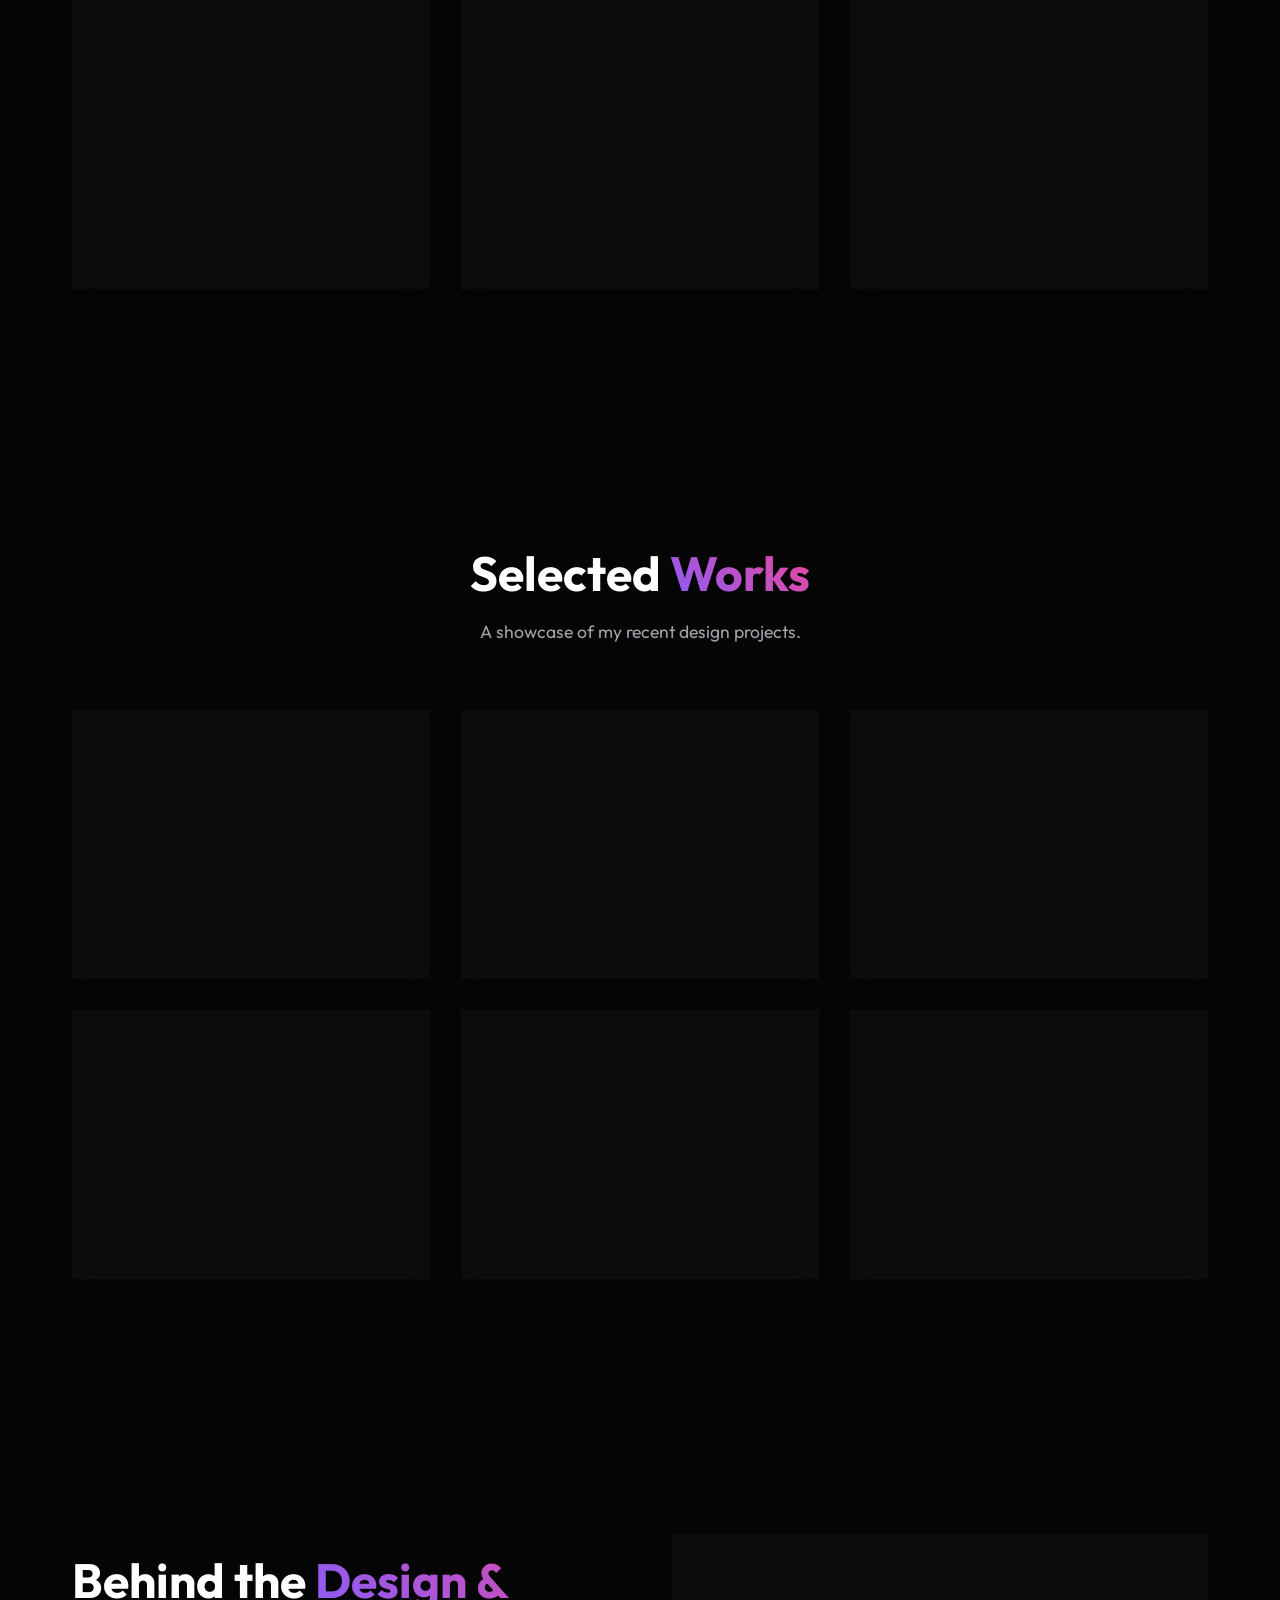
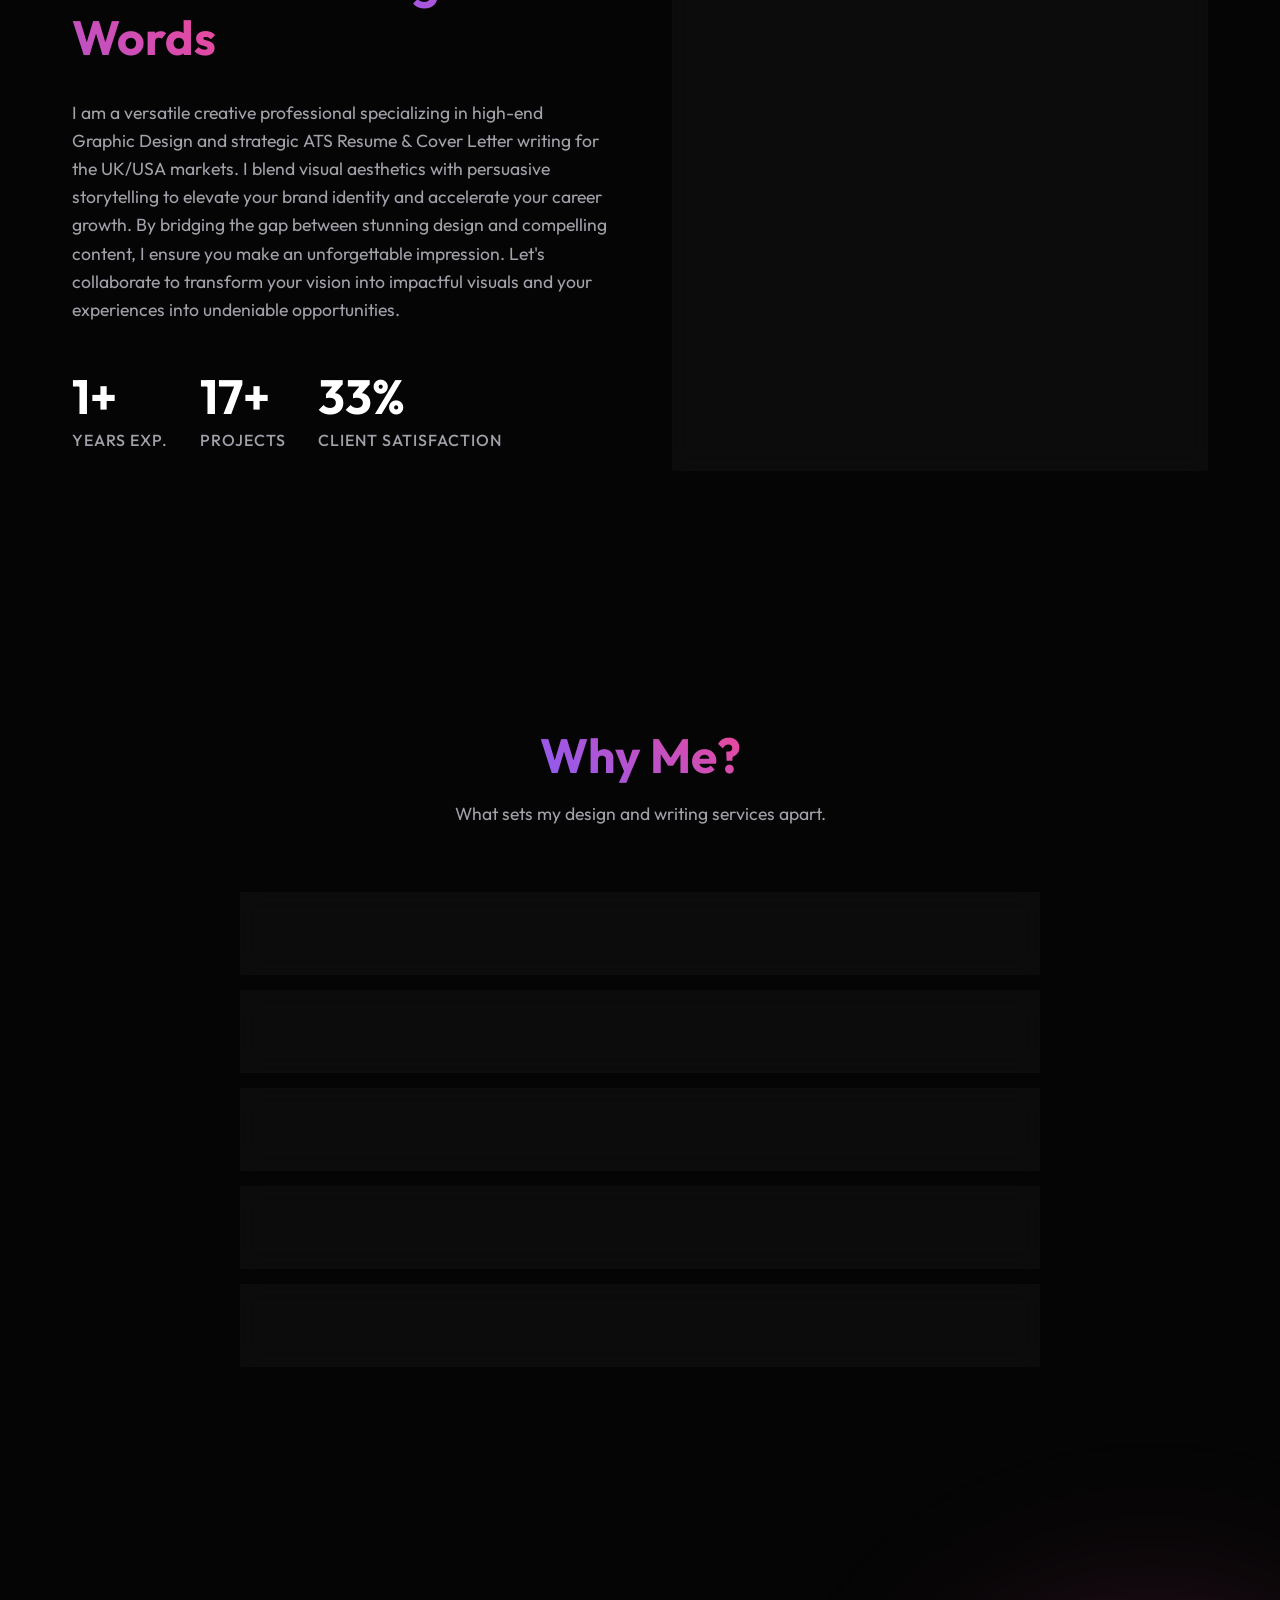
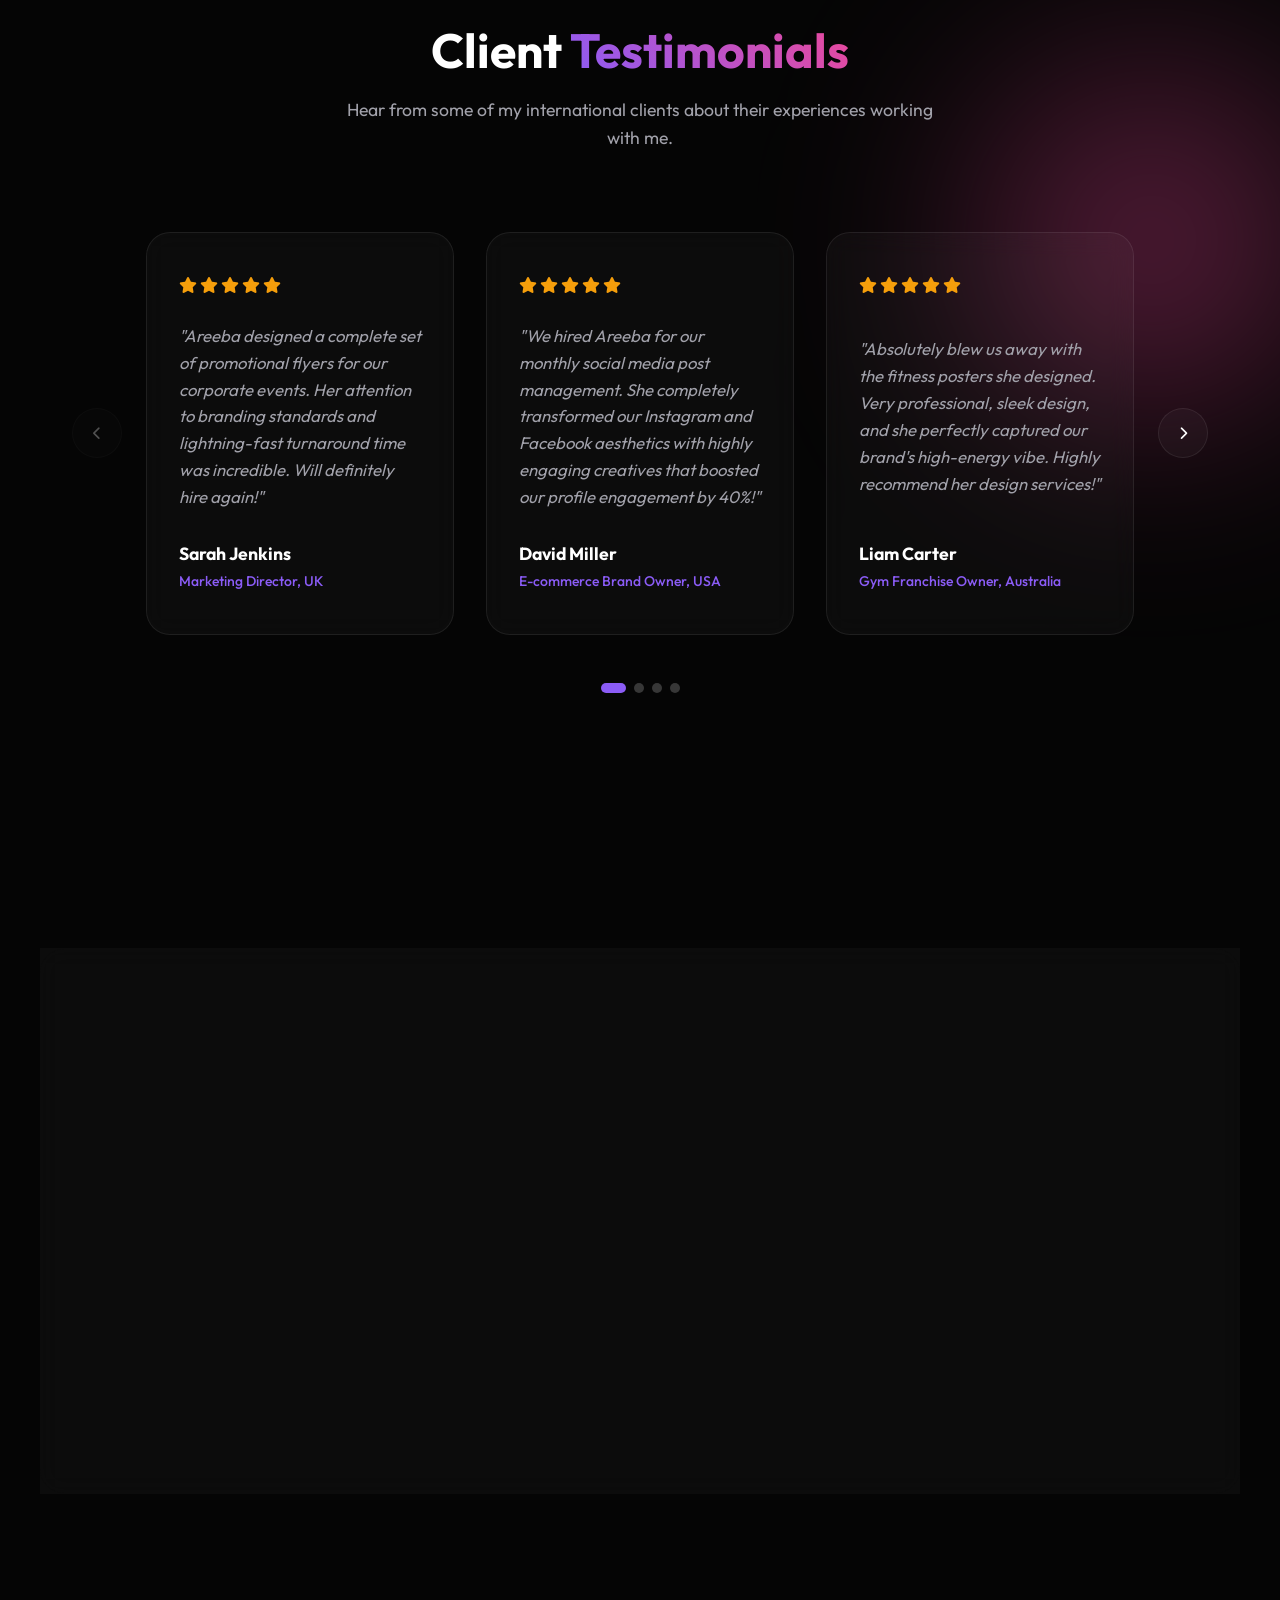
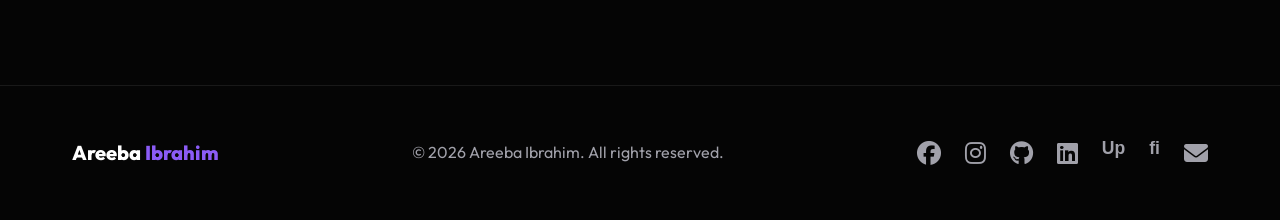
==== commit cae60e64: "Email Setting" ====
--- a/index.html
+++ b/index.html
@@ -413,7 +413,6 @@
             </div>
         </section>
     </main>
-
     <footer>
         <div class="container footer-container">
             <div class="footer-logo">Areeba <span>Ibrahim</span></div>
